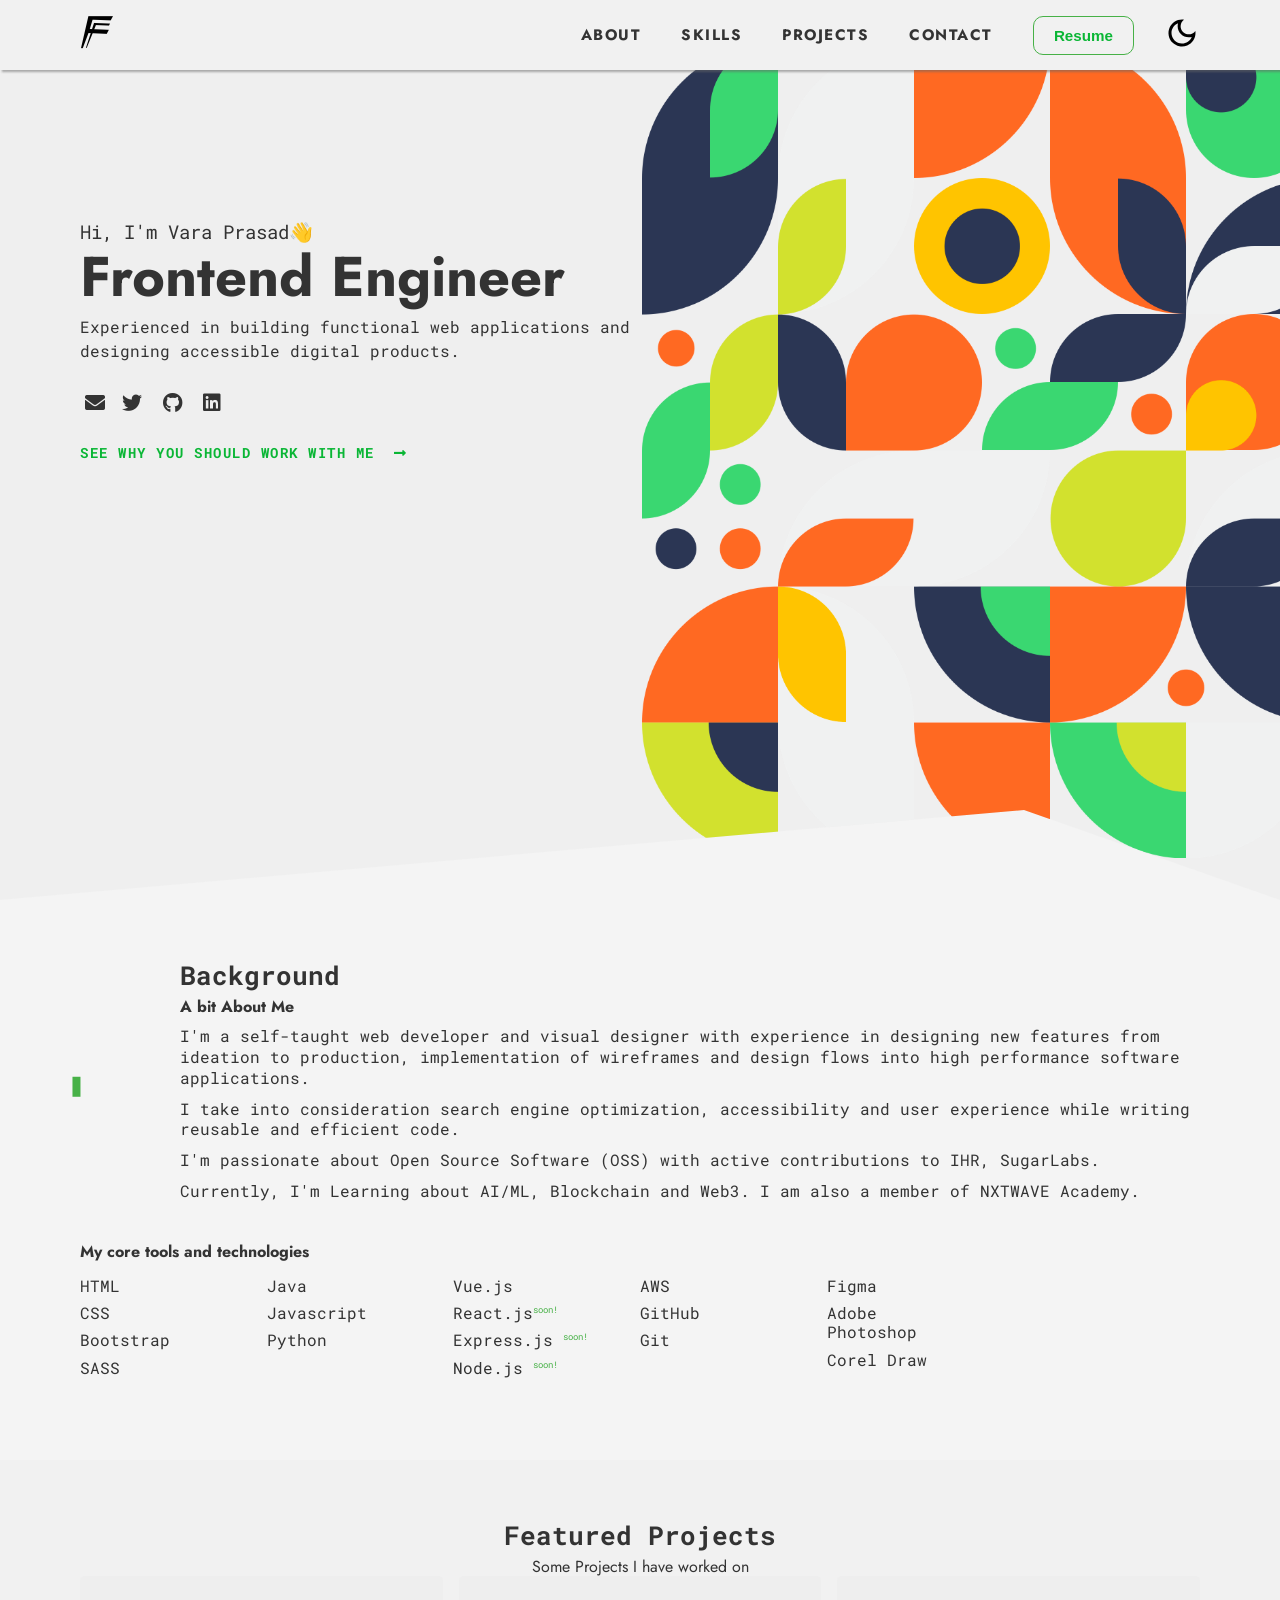
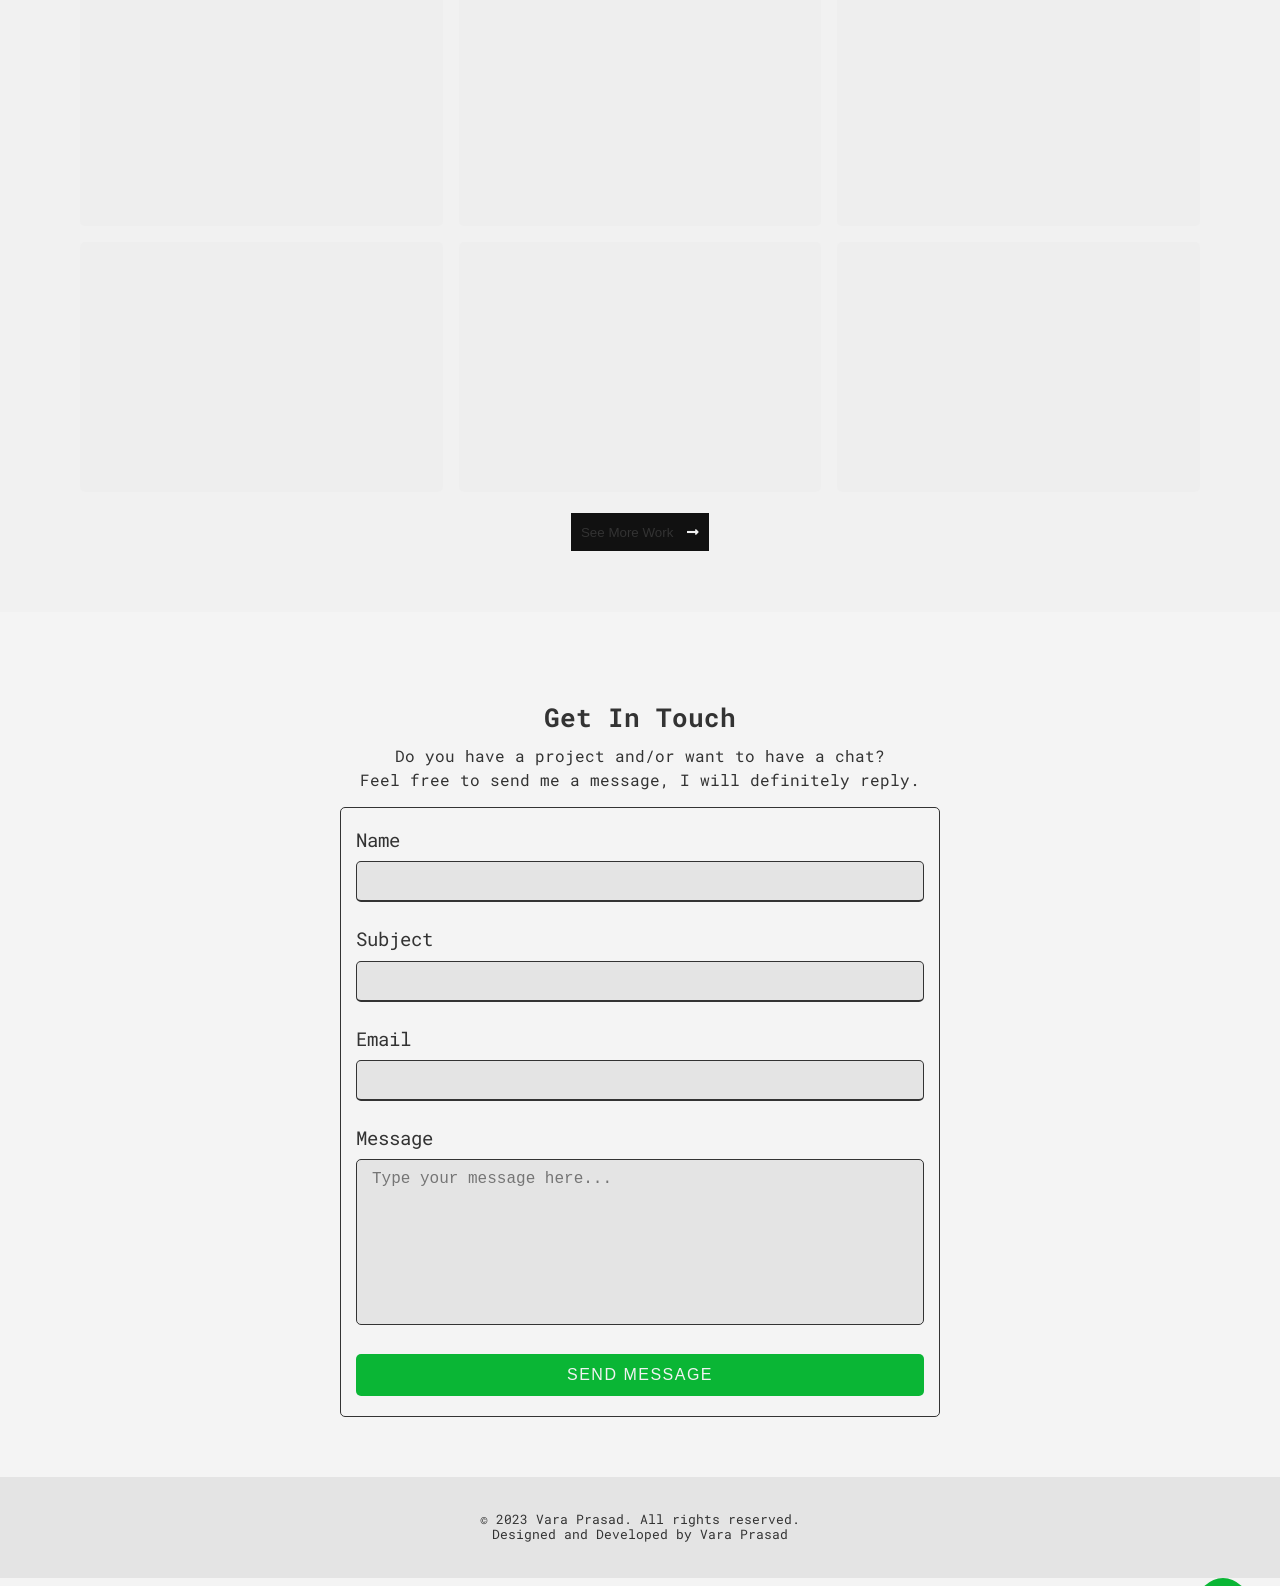
==== index.html @ 0c923ba0 "update+" ====
<!DOCTYPE html>
<html lang="en">
  <head>
    <meta charset="UTF-8" />
    <meta http-equiv="X-UA-Compatible" content="IE=edge" />
    <meta name="viewport" content="width=device-width, initial-scale=1.0" />

    <!-- Facebook Open Graph -->
    <meta property="og:type" content="website" />
    
    <meta property="og:title" content="vara prasad Personal Website" />
    <meta
      property="og:description"
      content="vara prasad is a self-taught Frontend/UI Engineer, Visual Designer and AI/>ML Enthusiast passionate about Open Source, Accessibility, Inclusive Design and Renewable Energy."
    />
    

    <!-- Twitter Meta Tags  -->
  

    <!-- Favicons -->
    <link rel="icon" sizes="16x16" href="./images/favicon/favicon-16x16.png" />
    <link rel="icon" sizes="32x32" href="./images/favicon/favicon-32x32.png" />
    <link rel="icon" sizes="48x48" href="./images/favicon/favicon-48x48.png" />
    <link
      rel="icon"
      sizes="152x152"
      href="./images/favicon/favicon-152x152.png"
    />
    <link
      rel="icon"
      sizes="192x192"
      href="./images/favicon/favicon-192x192.png"
    />
    <!-- Fonts -->
    <link
      rel="stylesheet"
      href="https://pro.fontawesome.com/releases/v5.10.0/css/all.css"
      integrity="sha384-AYmEC3Yw5cVb3ZcuHtOA93w35dYTsvhLPVnYs9eStHfGJvOvKxVfELGroGkvsg+p"
      crossorigin="anonymous"
    />

    <link rel="preconnect" href="https://fonts.googleapis.com" />
    <link rel="preconnect" href="https://fonts.gstatic.com" crossorigin />
    <link
      href="https://fonts.googleapis.com/css2?family=Jost:wght@400;500;600;700&family=Roboto+Mono:wght@400;500;700&display=swap"
      rel="stylesheet"
    />
    <!-- Styles -->
    <link rel="stylesheet" href="./css/global.css" />
    <link rel="stylesheet" href="./css/style.css" />
    <title>Vara Prasad portfolio</title>
    <!-- Add these to your HTML file's head or before closing body tag -->
    
  </head>
  <body>
    <!-- <div class="preloader">
   

    <!-- Header -->
    <header class="header">
      <nav class="nav">
        <div class="logo">
          <a href="#hero">
            <img
              class="dark-logo"
              src="./assets/images/logo.png"
              
            />
            <img
              class="light-logo hide"
              src="./assets/images/logo-light.png"
              
            />
          </a>
        </div>
        <ul class="nav-links">
          <li><a href="#about">ABOUT</a></li>
          <li><a href="#skills">SKILLS</a></li>
          <li><a href="#project">PROJECTS</a></li>
          <li><a href="#contact">CONTACT</a></li>
          <li>
            <button class="resume-btn">
              <a
                id="resume"
                target="_blank"
                rel="noopener noreferrer"
                href="https://drive.google.com/file/d/1gY-mxZYQ8ZARrRzCP_LergpSfaE41KWz/view?usp=sharing"
                >Resume</a
              >
            </button>
          </li>

          <!-- Dark Mode Switch -->
          <div class="theme-switch">
            <input type="checkbox" id="toggle-switch" />
            <label class="theme-icons" for="toggle-switch">
              <img
                class="darken"
                src="./assets/images/icons/moon.svg"
                alt="dark mode"
              />
              <img
                class="brighten hide"
                src="./assets/images/icons/sun.svg"
                alt="light mode"
              />
            </label>
          </div>
        </ul>
        <!-- Mobile Hamburger Menu -->
        <div class="hamburger-menu">
          <div class="bar"></div>
        </div>
      </nav>
    </header>

    <!-- Main -->
    <main>
      <!-- Hero Section -->
      <section class="hero">
        <div class="left">
          <span>Hi, I'm Vara Prasad👋</span>
          <h1>Frontend Engineer</h1>
          <p>
            Experienced in building functional web applications and designing
            accessible digital products.
          </p>
          <div class="footer-socials">
            
          <a href="mailto:varap2684@gmail.com"
              target="_blank"
              rel="nofollow noopener noreferrer"
            ><i class="fas fa-envelope"></i></a>
            <a href="https://x.com/Vara_prasad_06?t=HLX2sc3GTp3wwI5l19knDw&s=09" target="_blank" rel="noopener noreferrer" > <i class="fab fa-twitter"></i> </a>
            <a href="https://github.com/vara-prasad-07" target="_blank" rel="noopener noreferrer" > <i class="fab fa-github"></i> </a>
            <a href="https://www.linkedin.com/in/vara-prasad-836442292?utm_source=share&utm_campaign=share_via&utm_content=profile&utm_medium=android_app" target="_blank" rel="noopener noreferrer" > <i class="fab fa-linkedin"></i> </a>
            <!-- Other social links -->
          </div>
          <a href="#about"
            >See Why You should Work With Me
            <i class="fas fa-long-arrow-alt-right"></i>
          </a>
        </div>
        
      </section>
    </main>

    <!-- About Me -->
    <section class="about" id="about">
      <div class="about-container">
        <div class="hidden photo-wrapper">
          <img
            loading="lazy"
            class="photo"
            src="https://res.cloudinary.com/diryolcmm/image/upload/v1743945125/profileprotfolio_npw0ue.jpg"
            alt=""
          />
        </div>
        <div class="background">
          <h2 class="title">Background</h2>
          <h4 class="subtitle">A bit About Me</h4>
          <p>
            I'm a self-taught web developer and visual designer with experience
            in designing new features from ideation to production,
            implementation of wireframes and design flows into high performance
            software applications.
          </p>
          <p>
            I take into consideration search engine optimization, accessibility
            and user experience while writing reusable and efficient code.
          </p>
          <p>
            I'm passionate about Open Source Software (OSS) with active
            contributions to
            <a
              href="https://github.com/InternetHealthReport"
              target="_blank"
              rel="noopener noreferrer"
              >IHR</a
            >,
            <a
              href="https://github.com/sugarlabs"
              target="_blank"
              rel="noopener noreferrer"
              >SugarLabs.</a
            >
          </p>
          <p>
            Currently, I'm Learning about AI/ML, Blockchain and Web3. I am also
            a member of 
            <a
              href="https://www.linkedin.com/school/nxtwavetech/posts/?feedView=all"
              target="_blank"
              rel="noopener noreferrer"
              >NXTWAVE Academy.</a
            >
          </p>
        </div>
      </div>
      <div class="technologies" id="skills">
        <h4>My core tools and technologies</h4>
        <div class="tools">
          <ul>
            <li>HTML</li>
            <li>CSS</li>
            <li>Bootstrap</li>
            <li>SASS</li>
          </ul>
          <ul>
            <li>Java</li>
            <li>Javascript</li>
            <li>Python</li>
          </ul>
          <ul>
            <li>Vue.js</li>
            <li>React.js<sup>soon!</sup></li>
            <li>Express.js <sup>soon!</sup></li>
            <li>Node.js <sup>soon!</sup></li>
          </ul>
          <ul>
            <li>AWS</li>
            <li>GitHub</li>
            <li>Git</li>
          </ul>
          <ul>
            <li>Figma</li>
            <li>Adobe Photoshop</li>
            <li>Corel Draw</li>
          </ul>
        </div>
      </div>
    </section>

    <!-- Projects -->
    <section class="project" id="project">
      <div class="project-container">
        <div class="text">
          <h2 class="title" data-title="My works">Featured Projects</h2>
          <p>Some Projects I have worked on</p>
        </div>

        <div class="project-container">

          <div class="projects">
            <!-- Project 1 -->
            <div class="hidden project-box software">
              <div class="project-details">
                <div class="project-text">
                  <h3>AI_Personalized_Diabetes_treatment</h3>
                  <p>
                    A personalized diabetes treatment that analyzes patients Electronic Health report and recommend treatment
                  </p>
                  <span class="stack">HTML CSS JavaScript Python(flask, tensorflow)</span>
                </div>

                <div class="project-link">
                  <a
                    href="#"
                    target="_blank"
                    rel="noopener noreferrer"
                  >
                    <i class="fas fa-link"></i>
                  </a>
                  <a
                    href="https://github.com/vara-prasad-07/AI_Personalized_Diabetes_treatment"
                    target="_blank"
                    rel="noopener noreferrer"
                  >
                    <i class="fab fa-github"></i>
                  </a>
                </div>
              </div>
            </div>

            <!-- Project 2 -->
            <div class="hidden project-box software">
              <div class="project-details">
                <div class="project-text">
                  <h3>AI_plant_disease_detection</h3>
                  <p>A web application that detects plant disease intantly when user uplaod their plant photos</p>
                  <span class="stack">Vue.js,CSS,Python(flask, tensorflow)</span>
                </div>

                <div class="project-link">
                  <a
                    href="#"
                    target="_blank"
                    rel="noopener noreferrer"
                  >
                    <i class="fas fa-link"></i>
                  </a>
                  <a
                    href="https://github.com/vara-prasad-07/AI_plant_disease_detection"
                    target="_blank"
                    rel="noopener noreferrer"
                  >
                    <i class="fab fa-github"></i>
                  </a>
                </div>
              </div>
            </div>

            <!-- Project 3 -->
            <div class="hidden project-box blockchain">
              <div class="project-details">
                <div class="project-text">
                  <h3>ATM (Automated Teller Machine) interface</h3>
                  <p>
                    It simulates basic ATM functionalities such as balance inquiry, cash withdrawal, cash deposit The project is designed with a user-friendly graphical interface, providing a practical and interactive way.
                  </p>
                  <span class="stack"
                    >Python(GUI-Tkinter)</span
                  >
                </div>

                <div class="project-link">
                  <a
                    href="#"
                    target="_blank"
                    rel="noopener noreferrer"
                  >
                    <i class="fas fa-link"></i>
                  </a>
                  <a
                    href="https://github.com/vara-prasad-07/atm-interface-"
                    target="_blank"
                    rel="noopener noreferrer"
                  >
                    <i class="fab fa-github"></i>
                  </a>
                </div>
              </div>
            </div>

            <!-- Project 4 -->
            <div class="hidden project-box software">
              <div class="project-details">
                <div class="project-text">
                  <h3>Inventory Management System</h3>
                  <p>Inventory Management System designed to simplify and optimize the process of managing customer details and product inventories across multiple categories.</p>
                  <span class="stack">HTML CSS JavaScript</span>
                </div>

                <div class="project-link">
                  <a
                    href="https://frankiefab100.github.io/Scientific-Calculator/"
                    target="_blank"
                    rel="noopener noreferrer"
                  >
                    <i class="fas fa-link"></i>
                  </a>
                  <a
                    href="https://github.com/frankiefab100/Scientific-Calculator"
                    target="_blank"
                    rel="noopener noreferrer"
                  >
                    <i class="fab fa-github"></i>
                  </a>
                </div>
              </div>
            </div>

            <!-- Project 5 -->
            <div class="hidden project-box software">
              <div class="project-details">
                <div class="project-text">
                  <h3>Wikipedia search engine</h3>
                  <p>A wikipedia search engine that retrives relavent search results content.</p>
                  <span class="stack">HTML CSS JavaScript</span>
                </div>

                <div class="project-link">
                  <a
                    href="https://sevenwiki.ccbp.tech/>"
                    target="_blank"
                    rel="noopener noreferrer"
                  >
                    <i class="fas fa-link"></i>
                  </a>
                  <a
                    href="https://github.com/vara-prasad-07/wikipedia_search_engine"
                    target="_blank"
                    rel="noopener noreferrer"
                  >
                    <i class="fab fa-github"></i>
                  </a>
                </div>
              </div>
            </div>

            <!-- Project 6 -->
            <div class="hidden project-box design">
              <div class="project-details">
                <div class="project-text">
                  <h3>Department of posts Dashboard</h3>
                  <p>
                    Frontend design of a dashboard for the Department of Posts, India.
                  </p>
                  <span class="stack">HTML,CSS,Javascript</span>
                </div>

                <div class="project-link">
                  <a
                    href="https://vara-prasad-07.github.io/pos1/>"
                    target="_blank"
                    rel="noopener noreferrer"
                  >
                    <i class="fab fa-dribbble"></i>
                  </a>
                  <a
                    href="https://github.com/vara-prasad-07/post"
                    target="_blank"
                    rel="noopener noreferrer"
                  >
                    <i class="fab fa-github"></i>
                  </a>
                </div>
              </div>
            </div>

            <!-- Project 7 -->
           

            <!-- Project 8 -->
           

            <!-- Project 9 -->
            
          </div>
        </div>
      </div>
      <button class="project-btn">
        <a
          href="https://github.com/vara-prasad-07"
          target="_blank"
          rel="noopener noreferrer"
          ><span>See More Work </span>
        </a>
        <i class="fas fa-long-arrow-alt-right"></i>
      </button>
    </section>

    <!-- Blog -->
   

    <!-- Contact -->
    <section class="contact" id="contact">
      <div class="form-container">
        <div class="form-text">
          <h2 class="title">Get In Touch</h2>
          <p>
            Do you have a project and/or want to have a chat? <br />
            Feel free to send me a message, I will definitely reply.
          </p>
        </div>

        <form
          id="contact-form"
          name="contact"
          action="https://formspree.io/f/xwplydaw"
          method="POST"
        >
          <input name="bot-field" style="display: none" />
          <label for="name">Name</label>
          <input type="text" name="name" id="name" name="name" required />

          <label for="subject">Subject</label>
          <input type="text" name="subject" id="subject" name="subject" />

          <label for="email">Email</label>
          <input type="email" name="email" id="email" name="email" required />

          <label for="message">Message</label>
          <textarea
            name="message"
            id="message"
            placeholder="Type your message here..."
            rows="8"
            name="message"
          ></textarea>
          <button class="contact-btn">SEND MESSAGE</button>
        </form>
      </div>
    </section>

    <!-- Footer -->
    <footer>
      <div class="copyright">
        <p>&copy; 2023 Vara Prasad. All rights reserved.</p>
        <p>Designed and Developed by Vara Prasad</p>
    </footer>

    <div class="scrollup">
      <a href="#" id="scroll-btn"><i class="fas fa-angle-up"></i></a>
    </div>

    <script src="./js/mixitup.min.js"></script>
    <script src="./js/script.js"></script>
  </body>
</html>
---- css/global.css ----
/* -- Global -- */
*,
*::after,
*::before {
  box-sizing: border-box;
  margin: 0;
  padding: 0;
}

:root {
  /* -- Default/Light Mode -- */
  --bg-color-primary: #f1f1f1;
  --bg-color-secondary: rgba(235, 235, 235, 0.5);
  --text-primary: #111;
  --text-secondary: #333;
  --color-white: #f2f2f2;
  --cta-primary: #0ab635;
  --box-color: #e4e4e4;
  --highlight: #47b147;
  --box-shadow: 2px 2px 2px rgba(105, 105, 105, 0.3),
    2px 2px 2px rgba(105, 105, 105, 0.3);
}

/* -- Dark Mode -- */
[data-theme-color="dark"] {
  --bg-color-primary: #010116;
  --bg-color-secondary: #0a0a1f;
  --text-primary: #001;
  --color-white: #f6f6f6;
  --text-secondary: #f6f6f6;
  --cta-primary: #00d46a;
  --box-color: #0a0a1a;
  --highlight: #0c9;
  --box-shadow: 2px 2px 2px rgba(66, 66, 66, 0.3),
    2px 2px 2px rgba(66, 66, 66, 0.3);
}

/* Theme switch */
.theme-icons > img {
  cursor: pointer;
  margin-left: 10px;
}

.hide {
  display: none;
}

#toggle-switch {
  display: none;
}

html {
  scroll-behavior: smooth;
  scroll-padding-top: var(--scroll-padding, 50px);
}

a:not(.readmore) {
  color: var(--text-secondary);
  text-decoration: none;
}

sup {
  color: var(--highlight);
  font-size: 0.55rem;
}

.fa-long-arrow-alt-right,
.fa-chevron-right {
  padding-left: 10px;
}

.fa-long-arrow-alt-right:hover,
.fa-chevron-right:hover {
  padding-left: 12px;
}

.scrollup {
  background-color: var(--cta-primary);
  border-radius: 50%;
  cursor: pointer;
  color: var(--color-white);
  font-size: 1.8rem;
  position: fixed;
  display: flex;
  justify-content: center;
  align-items: center;
  right: 32px;
  width: 50px;
  height: 50px;
  transition: all 0.5s ease;
}

.scrollup:before {
  content: "";
  position: absolute;
  background-color: var(--highlight);
  border-radius: 50%;
  top: 50%;
  left: 50%;
  width: 50px;
  height: 50px;
  opacity: 0;
  z-index: 1;
  transform: translate(-50%, -50%) scale(0.6);
  animation: scale 1.2s ease-out infinite 1s;
}

@keyframes scale {
  0% {
    transform: translate(-50%, -50%) scale(1);
    opacity: 0.3;
  }

  100% {
    transform: translate(-50%, -50%) scale(1.5);
    opacity: 0;
  }
}

.scrollup:hover {
  background-color: var(--highlight);
}

.scrollup:hover i {
  transform: translateY(-5px);
}

.display {
  bottom: 25px;
}

.stop-scroll {
  height: 100%;
  overflow: hidden;
}

.hamburger-menu {
  display: none;
  cursor: pointer;
  font-size: 2rem;
  font-weight: bold;
  position: relative;
  width: 33.6px;
  height: 25px;
}

.hamburger-menu .bar {
  background-color: var(--text-secondary);
  border-radius: 3px;
  transition: 0.5s;
  width: 2.1rem;
  height: 3px;
  margin-top: 10px;
}

.bar:before,
.bar:after {
  content: "";
  position: absolute;
  width: 2.1rem;
  height: 3px;
  border-radius: 3px;
  background-color: var(--text-secondary);
  transition: 0.5s;
}

.bar:before {
  transform: translateY(-9px);
}

.bar:after {
  transform: translateY(9px);
}

/* -- Animate on scroll-- */


.show {
  opacity: 1;
  filter: blur(0);
  transform: translateX(0);
}

@media (prefers-reduced-motion) {
  .hidden {
    transition: none;
  }
}

.project-box:nth-child(2) {
  transition-delay: 350ms;
}
.project-box:nth-child(3) {
  transition-delay: 500ms;
}
.project-box:nth-child(4) {
  transition-delay: 650ms;
}
.project-box:nth-child(5) {
  transition-delay: 800ms;
}
.project-box:nth-child(6) {
  transition-delay: 950ms;
}
.project-box:nth-child(7) {
  transition-delay: 1100ms;
}
.project-box:nth-child(8) {
  transition-delay: 1250ms;
}
.project-box:nth-child(9) {
  transition-delay: 1400ms;
}

/* -- Media Queries-- */
@media (max-width: 908px) {
  nav {
    padding: 0 50px !important;
  }

  nav ul {
    margin-right: 0px !important;
  }

  .about {
    padding: 0 50px !important;
  }

  .about-container {
    flex-direction: column;
    margin-top: 0px;
  }

  main {
    height: auto !important;
  }

  .left {
    margin-bottom: 150px !important;
  }

  .hero {
    padding: 220px 50px 0px !important;
  }

  .hero::after {
    display: none;
  }

  .background {
    padding-left: 0px !important;
    margin-top: 50px !important;
  }

  .project-container {
    margin-bottom: 30px !important;
    padding: 0 25px !important;
  }

  .project-text {
    top: 12px !important;
  }

  .tools {
    display: grid;
    justify-content: center;
    grid-template-columns: repeat(3, 1fr) !important;
  }

  .article-wrapper {
    padding: 5px 45px 30px !important;
    grid-gap: 1rem !important;
  }

  .article-title {
    font-size: 0.85rem;
  }

  .article-intro {
    font-size: 0.75rem !important;
  }
}

@media (max-width: 700px) {
  nav {
    position: relative;
    display: flex;
    justify-content: space-between;
  }

  .nav-links {
    padding: 0 0 40px;
  }

  nav .nav-links {
    background-color: var(--bg-color-primary);
    display: flex;
    flex-direction: column;
    justify-content: center !important;
    align-items: center;
    position: fixed;
    right: -100vw;
    top: 70.2px;
    height: 100vh;
    width: 100vw;
    transition: all 0.5s ease-in-out;
  }

  .nav-links li {
    padding: 20px 0px;
  }

  .nav-links.active {
    right: 0px;
    opacity: 0.95;
  }

  .hamburger-menu.active .bar {
    background-color: transparent;
    transform: rotate(360deg);
  }

  .hamburger-menu.active .bar:before {
    transform: translateY(0) rotate(45deg);
  }

  .hamburger-menu.active .bar:after {
    transform: translateY(0) rotate(-45deg);
  }

  .hamburger-menu {
    display: block;
  }

  .theme-icons {
    margin-left: -10px;
  }

  main {
    height: auto !important;
  }

  .hero {
    padding: 140px 40px 70px !important;
  }

  .hero::after {
    display: none;
  }

  .left {
    margin-bottom: 50px !important;
    margin-top: 80px !important;
  }

  .left h1 {
    font-size: 3rem !important;
  }

  .left p {
    width: 100% !important;
  }

  .about {
    padding: 0 80px;
  }

  .about-container {
    flex-direction: column;
    margin-top: 0px;
  }

  .photo {
    width: 240px !important;
  }

  .background {
    padding-left: 0px !important;
    padding-top: 20px !important;
  }

  .tools {
    display: grid !important;
    grid-template-columns: repeat(3, 1fr);
    grid-gap: 2px;
  }

  .tools ul li {
    padding: 0px !important;
    margin-top: 5px !important;
    font-size: 0.9rem;
  }

  .filter-btn {
    padding: 5px 8px !important;
    margin: 0 5px !important;
  }

  .projects {
    display: grid;
    grid-template-columns: repeat(2, 1fr) !important;
  }

  .project-text {
    top: 15px !important;
  }

  .article-wrapper {
    display: flex !important;
    flex-direction: column !important;
    padding: 5px 30px 30px !important;
    font-size: 0.8rem !important;
  }

  .article {
    margin: 0 auto !important;
    max-width: 480px !important;
  }
}

@media (max-width: 600px) and (min-width: 350px) {
  nav {
    padding: 0 30px !important;
  }

  .hero {
    padding: 140px 30px 80px !important;
  }

  .left {
    margin-top: 60px !important;
  }

  .left span {
    font-size: 1rem !important;
  }

  .left h1 {
    font-size: 2.8rem !important;
  }

  .left p {
    width: 100% !important;
  }

  .left a {
    font-size: 0.7rem !important;
  }

  .about {
    padding: 0 30px !important;
    width: 100% !important;
  }

  .about p {
    font-size: 0.8rem;
    width: 100% !important;
  }

  .photo {
    width: 200px !important;
  }

  .tools {
    padding-bottom: 25px !important;
  }

  .tools li {
    font-size: 0.8rem !important;
  }

  .project {
    padding: 30px 0 !important;
  }

  .project-box {
    max-height: 240px !important;
  }

  .project-content {
    margin-top: 0 !important;
  }

  .project-text {
    top: 0 !important;
  }

  .project-text h3 {
    font-size: 0.85rem !important;
  }

  .project-text p {
    font-size: 0.62rem !important;
  }

  .project-link img {
    width: 25px !important;
  }

  .article {
    margin: 0 auto !important;
    width: 100% !important;
  }

  .article-title {
    font-size: 1rem;
  }

  .article-wrapper {
    padding: 5px 30px 30px !important;
    display: flex !important;
    flex-direction: column !important;
  }

  .contact {
    margin: 40px 30px !important;
  }

  #contact-form {
    margin: 0 auto 30px !important;
  }

  label {
    font-size: 1rem !important;
  }

  input,
  textarea {
    padding: 8px 10px !important;
    margin: 10px 0 15px !important;
  }

  .form-text p {
    font-size: 0.8rem !important;
  }

  .copyright {
    font-size: 0.65rem !important;
  }
}

@media (max-width: 455px) {
  .projects {
    grid-template-columns: repeat(1, 1fr) !important;
  }

  .project-text h3 {
    font-size: 1.1em !important;
  }

  .project-text p {
    font-size: 1em !important;
  }

  .project-text .stack {
    font-size: 0.85em !important;
  }

  #contact-form {
    border: none !important;
    padding: 20px 0px !important;
  }
}

@media (max-width: 349px) {
  nav {
    padding: 0 25px !important;
  }

  .hero {
    padding: 70px 25px 50px !important;
  }

  .left span {
    font-size: 0.8rem !important;
  }

  .left h1 {
    font-size: 2rem !important;
  }

  .left p {
    font-size: 0.75rem !important;
  }

  .left a {
    font-size: 0.6rem !important;
  }

  .photo {
    width: 200px !important;
  }

  .about {
    padding: 0 25px !important;
  }

  .about p,
  .tools ul li,
  .form-text p,
  footer a {
    font-size: 0.75rem !important;
  }

  .filter-btn {
    padding: 5px 6px !important;
    margin: 0 2px !important;
  }

  .project-container {
    padding: 0 25px !important;
  }

  .project {
    padding: 30px 0 !important;
  }

  .article-wrapper {
    padding: 10px 25px 30px !important;
    font-size: 0.75rem !important;
    flex-direction: column !important;
  }

  .article-preview {
    margin-top: 0 !important;
    padding: 12px !important;
  }

  .article-title {
    font-size: 1rem !important;
  }

  .contact {
    margin: 30px 25px !important;
  }

  label {
    font-size: 0.85rem !important;
  }

  input {
    border-bottom: none;
  }

  input,
  textarea {
    margin: 8px 0 10px !important;
  }

  .contact-btn {
    font-size: 0.85rem !important;
  }

  .footer-socials {
    margin: 15px 0 !important;
  }

  .footer-socials .fab {
    font-size: 10px !important;
  }

  .copyright {
    font-size: 0.5rem !important;
  }

  .scroll-btn {
    font-size: 1.4rem;
    width: 40px;
    height: 40px;
  }
}
---- css/style.css ----
body {
  background-color: var(--bg-color-secondary);
  color: var(--text-primary);
  font-family: "Jost", sans-serif;
  font-size: 1rem;
  line-height: 1.2;
  width: 100%;
  height: 100%;
  overflow-x: hidden;
}

/* -- Header -- */
header {
  position: fixed;
  display: flex;
  align-items: center;
  width: 100%;
  z-index: 99;
}

nav {
  background-color: var(--bg-color-primary);
  box-shadow: var(--box-shadow);
  font-family: "Jost", sans-serif;
  display: flex;
  align-items: center;
  position: relative;
  padding: 0 80px;
  width: 100%;
  height: 70px;
}

nav ul {
  display: flex;
  align-items: center;
  justify-content: flex-end;
  width: 100%;
  right: -680px;
}

nav ul li {
  list-style: none;
  font-size: 1rem;
  letter-spacing: 1.5px;
  margin: 0 20px;
}

nav a {
  border: none;
  color: var(--text-secondary);
  font-size: 0.95rem;
  font-weight: bold;
  text-decoration: none;
  transition: all 0.3s ease-in;
}

nav a:hover {
  color: var(--cta-primary);
}

.resume-btn,
.back-btn {
  background-color: var(--bg-color-primary);
  border: 1px solid var(--highlight);
  border-radius: 10px;
  color: var(--cta-primary);
  cursor: pointer;
  outline: none;
  font-weight: bold;
  padding: 10px 20px;
  transition: all 0.3s ease-in;
}

.resume-btn:hover,
.back-btn:hover {
  border: none;
  background-color: var(--cta-primary);
  color: var(--color-white);
}

#resume {
  color: inherit;
}

/* -- Main -- */
main {
  background-color: var(--bg-color-secondary);
  clip-path: polygon(0 0, 100% 0, 100% 100%, 80% 90%, 0 100%);
  background-size: 55px 55px;
  height: 100vh;
  overflow-x: hidden;
}

.hero {
  display: flex;
  align-items: center;
  padding: 220px 80px 0px; 
}

.hero::after{
   content: "";
  position: absolute;
  top: 0;
  right: -450px;
  bottom: -60px;
  background-image: url(../assets/images/pattern.png);
  background-position: right;
  background-repeat: no-repeat;
  background-size: contain;
  width: 85%;
  height: 100%;
}


.left {
  color: var(--text-secondary);
}

.left span {
  color: var(--text-secondary);
  font-family: "Roboto Mono", monospace;
  font-size: 1.2rem;
  margin-bottom: 5px;
}

.left h1 {
  font-size: 3.5rem;
  font-weight: bold;
  margin-bottom: 5px;
}

.left p {
  font-family: "Roboto Mono", monospace;
  margin-bottom: 14px;
  line-height: 1.5;
  width: 60%;
}

.left a {
  color: var(--cta-primary);
  font-family: "Roboto Mono", monospace;
  font-size: 0.85rem;
  font-weight: bold;
  letter-spacing: 1.5px;
  text-transform: uppercase;
  transition: all 0.3s ease-in-out;
}

.left a:hover {
  color: var(--highlight);
}

.left a:hover i {
  padding-left: 5px;
}

/* -- About Me -- */
.about {
  padding: 60px 80px;
}

.about-container {
  display: flex;
  justify-content: space-between;
  align-items: center;
  width: 100%;
}

.photo {
  width: 260px;
}

.photo-wrapper {
  position: relative;
}

.photo-wrapper::after {
  position: absolute;
  border: 4px solid var(--highlight);
  content: "";
  transform: translate(-94%, 4%);
  width: 100%;
  height: 100%;
  z-index: -1;
}

.background {
  padding-left: 100px;
}

.background h2,
.background h4 {
  color: var(--text-secondary);
}

.background p {
  position: relative;
  animation: slide-up 3s ease-in 1s forwards;
}

@keyframes slide-up {
  from {
    bottom: -80px;
  }
  to {
    bottom: 0px;
  }
}

.title {
  font-family: "Roboto Mono", monospace;
  font-size: 1.6rem;
  margin-bottom: 0.4rem;
}

.subtitle {
  color: var(--text-secondary);
}

.about p {
  color: var(--text-secondary);
  font-family: "Roboto Mono", monospace;
  line-height: 1.3;
  margin: 10px 0;
}

.technologies {
  position: relative;
  color: var(--text-secondary);
  display: flex;
  flex-direction: column;
  padding: 30px 0 0px;
  animation: slide-right 3s ease-in 1s forwards;
}

@keyframes slide-right {
  from {
    left: -800px;
  }
  to {
    left: 0px;
  }
}

.tools {
  font-family: "Roboto Mono", monospace;
  display: grid;
  justify-content: center;
  grid-template-columns: repeat(6, 1fr);
}

.tools ul {
  list-style: none;
  padding-top: 10px;
}

.tools ul li {
  padding: 3px 40px 3px 0;
  margin-top: 2px;
}

/* -- Projects -- */
.project {
  background-color: var(--bg-color-primary);
  color: var(--text-secondary);
  position: relative;
  padding: 60px 0;
  text-align: center;
  margin-top: 20px;
  width: 100%;
}

.filter {
  display: flex;
  align-items: center;
  justify-content: center;
  width: 100%;
  margin: 20px 0;
}

.filter-btn {
  background: transparent;
  border: none;
  outline: none;
  cursor: pointer;
  color: var(--text-secondary);
  margin: 0 8px;
  padding: 10px 14px;
  text-transform: uppercase;
  transition: all 0.3s ease-in;
}

.filter-btn.active {
  background-color: var(--cta-primary);
  color: var(--color-white);
  font-weight: bold;
}

.filter-btn:hover {
  border: 1.5px solid var(--highlight);
}

.project-container {
  margin-bottom: 20px;
  padding: 0 40px;
}

.projects {
  display: grid;
  justify-content: center;
  grid-template-columns: repeat(3, 1fr);
  grid-gap: 1rem;
}

.project-box:hover {
  box-shadow: inset 0 100px 1000px 60px var(--text-primary);
  border: 1.5px solid var(--highlight);
}

.project-details {
  display: flex;
  justify-content: space-between;
  opacity: 0;
  position: relative;
  transition: all 0.4s ease-in-out;
}

.project-box:hover .project-details {
  opacity: 1;
}

.project-text {
  display: flex;
  flex-direction: column;
  position: relative;
  top: 30px;
  text-align: left;
}

.project-text h3 {
  font-size: 1rem;
}

.project-text p {
  font-family: "Roboto Mono", monospace;
  font-size: 0.65rem;
  margin: 10px 0;
  line-height: 1.4;
}

.project-text .stack {
  color: var(--highlight);
  font-size: 0.6rem;
  font-weight: bold;
  text-transform: uppercase;
}

.project-link a {
  display: flex;
  padding: 5px;
  color: var(--color-white);
}

.project-link a .fab,
.project-link .fas {
  font-size: 20px;
  transition: all 0.3s ease-in-out;
}

.project-link a i:hover {
  color: var(--highlight);
}

.project-box {
  background: var(--bg-color-secondary);
  border-radius: 5px;
  color: var(--color-white);
  cursor: pointer;
  padding: 1rem;
  background-position: center;
  background-size: cover;
  background-repeat: no-repeat;
  transition: all 0.3s ease-in-out;
  min-height: 250px;
}

.project-box:nth-child(1) {
  background-image: url(https://res.cloudinary.com/diryolcmm/image/upload/v1743947384/Screenshot_2025-04-06_191948_adsqrl.png);
}

.project-box:nth-child(2) {
  background-image: url(https://res.cloudinary.com/diryolcmm/image/upload/v1743947909/Screenshot_2025-04-06_192831_grzkrs.png);
}

.project-box:nth-child(3) {
  background-image: url(https://res.cloudinary.com/diryolcmm/image/upload/v1743948498/atminterface_b47g6u.jpg);
}

.project-box:nth-child(4) {
  background-image: url(https://res.cloudinary.com/diryolcmm/image/upload/v1743948749/Screenshot_2025-04-06_194243_vc0sgv.png);
}

.project-box:nth-child(5) {
  background-image: url(https://res.cloudinary.com/diryolcmm/image/upload/v1743949551/Screenshot_2025-04-06_195559_euxtxg.png);
}

.project-box:nth-child(6) {
  background-image: url(https://res.cloudinary.com/diryolcmm/image/upload/v1743949776/Screenshot_2025-04-06_195947_vlgtsd.png);
}

.project-box:nth-child(7) {
  background-image: url(../assets/images/projects/project-currency-converter.JPG);
}

.project-box:nth-child(8) {
  background-image: url(../assets/images/projects/project-Temperature-Converter.png);
}

.project-box:nth-child(9) {
  background-image: url(../assets/images/projects/project-SOON.jpg);
}

/* -- Blog -- */
.blog {
  background: linear-gradient(rgba(0, 0, 0, 0.7), rgba(0, 0, 0, 0.7)),
    url(../assets/images/bg-image.png);
  padding: 35px 0 35px;
  overflow-x: hidden;
}

.blog-container {
  text-align: center;
}

.blog .text,
.blog .subtitle {
  color: var(--color-white);
  text-align: center;
  margin: 15px 0;
}

.blog .subtitle {
  padding: 0 30px;
}

.article-wrapper {
  display: flex;
  flex-direction: row;
  justify-content: center;
  grid-gap: 20px;
  padding: 5px 80px 40px;
  text-align: left;
}

.thumbnail {
  display: block;
  position: relative;
  object-fit: cover;
  min-height: 80px;
  height: 250px;
  width: 100%;
}

.article {
  box-shadow: -1px 1px 3px -1px rgba(0, 0, 0, 0.75);
  background-color: var(--color-white);
  max-width: 380px;
  width: 100%;
  margin: 6px;
  overflow: hidden;
}

.article-preview {
  margin-top: 10px;
  padding: 15px;
}

.article-title {
  color: var(--text-primary);
  font-family: "Roboto Mono", monospace;
  font-size: 1.1rem;
  margin-bottom: 10px;
}

.article-intro {
  color: var(--text-primary);
  margin-bottom: 15px;
}

.readmore {
  color: var(--box-shadow);
  font-size: 0.8rem;
  text-decoration: none !important;
}

.blog-btn,
.project-btn {
  background-color: var(--text-primary);
  border: 1.5px solid var(--color-white);
  color: var(--bg-color-primary);
  cursor: pointer;
  outline: none;
  text-align: center;
  height: 40px;
  width: 140px;
  position: relative;
  overflow: hidden;
  transition: all 0.5s ease-in-out;
}

/* --Button hover effect-- */
.blog-btn span,
.project-btn span {
  transition: all 0.5s ease;
}

.blog-btn:hover span,
.project-btn:hover span {
  color: var(--text-primary);
}

.blog-btn::after,
.project-btn::after {
  position: absolute;
  content: "";
  left: -10%;
  width: 0;
  top: 0%;
  left: 0%;
  width: 100%;
  height: 100%;
  z-index: 1;
  transition: all 0.6s cubic-bezier(0.75, 0.85, 0.165, 1.1);
}

.blog-btn:hover,
.project-btn:hover {
  border: 2px solid var(--text-primary);
  background-color: var(--color-white);
}

.blog-btn:hover::after,
.project-btn:hover::after {
  background-color: var(--color-white);
  border: 2px solid var(--text-primary);
  left: 100%;
}

/* -- Contact -- */
.contact {
  align-items: center;
  margin: 60px 80px;
}

.form-text {
  color: var(--text-secondary);
  text-align: center;
  padding-top: 30px;
}

.form-text p {
  font-family: "Roboto Mono", monospace;
  line-height: 1.5;
  padding: 5px 0 15px;
}

#contact-form {
  border: 0.5px solid var(--text-secondary);
  border-radius: 5px;
  padding: 20px 15px;
  margin: 0 auto 50px;
  max-width: 600px;
}

label {
  color: var(--text-secondary);
  font-size: 1.2rem;
  font-family: "Roboto Mono", monospace;
}

input,
textarea {
  border: none;
  outline: none;
  border: 0.5px solid var(--text-secondary);
  border-radius: 5px;
  background-color: var(--box-color);
  color: var(--text-secondary);
  font-size: 1rem;
  padding: 10px 15px;
  margin: 10px 0 25px;
  width: 100%;
  transition: all 0.3s ease-in-out;
}

input {
  border-bottom: 2px solid var(--text-secondary);
}

textarea {
  resize: none;
  min-height: 100px;
}

input:focus,
textarea:focus {
  border: 2px solid var(--highlight);
}

.contact-btn {
  background-color: var(--cta-primary);
  border: none;
  border-radius: 5px;
  color: var(--color-white);
  cursor: pointer;
  font-size: 1rem;
  letter-spacing: 1.5px;
  padding: 12px 0;
  width: 100%;
}

.contact-btn:hover {
  background-color: var(--highlight);
}

/* -- Footer -- */
footer {
  background-color: var(--box-color);
  color: var(--text-secondary);
  font-family: "Roboto Mono", monospace;
  padding: 35px 0;
  text-align: center;
}

.footer-socials {
  margin: 25px 0;
}

.footer-socials i {
  padding: 5px;
  color: var(--text-secondary);
}

.footer-socials i {
  font-size: 20px;
  transition: all 0.3s ease-in-out;
}

.footer-socials i:hover {
  border: 1.5px solid var(--highlight);
  border-radius: 5px;
  padding: 3px;
}

.copyright {
  font-size: 0.8rem;
}
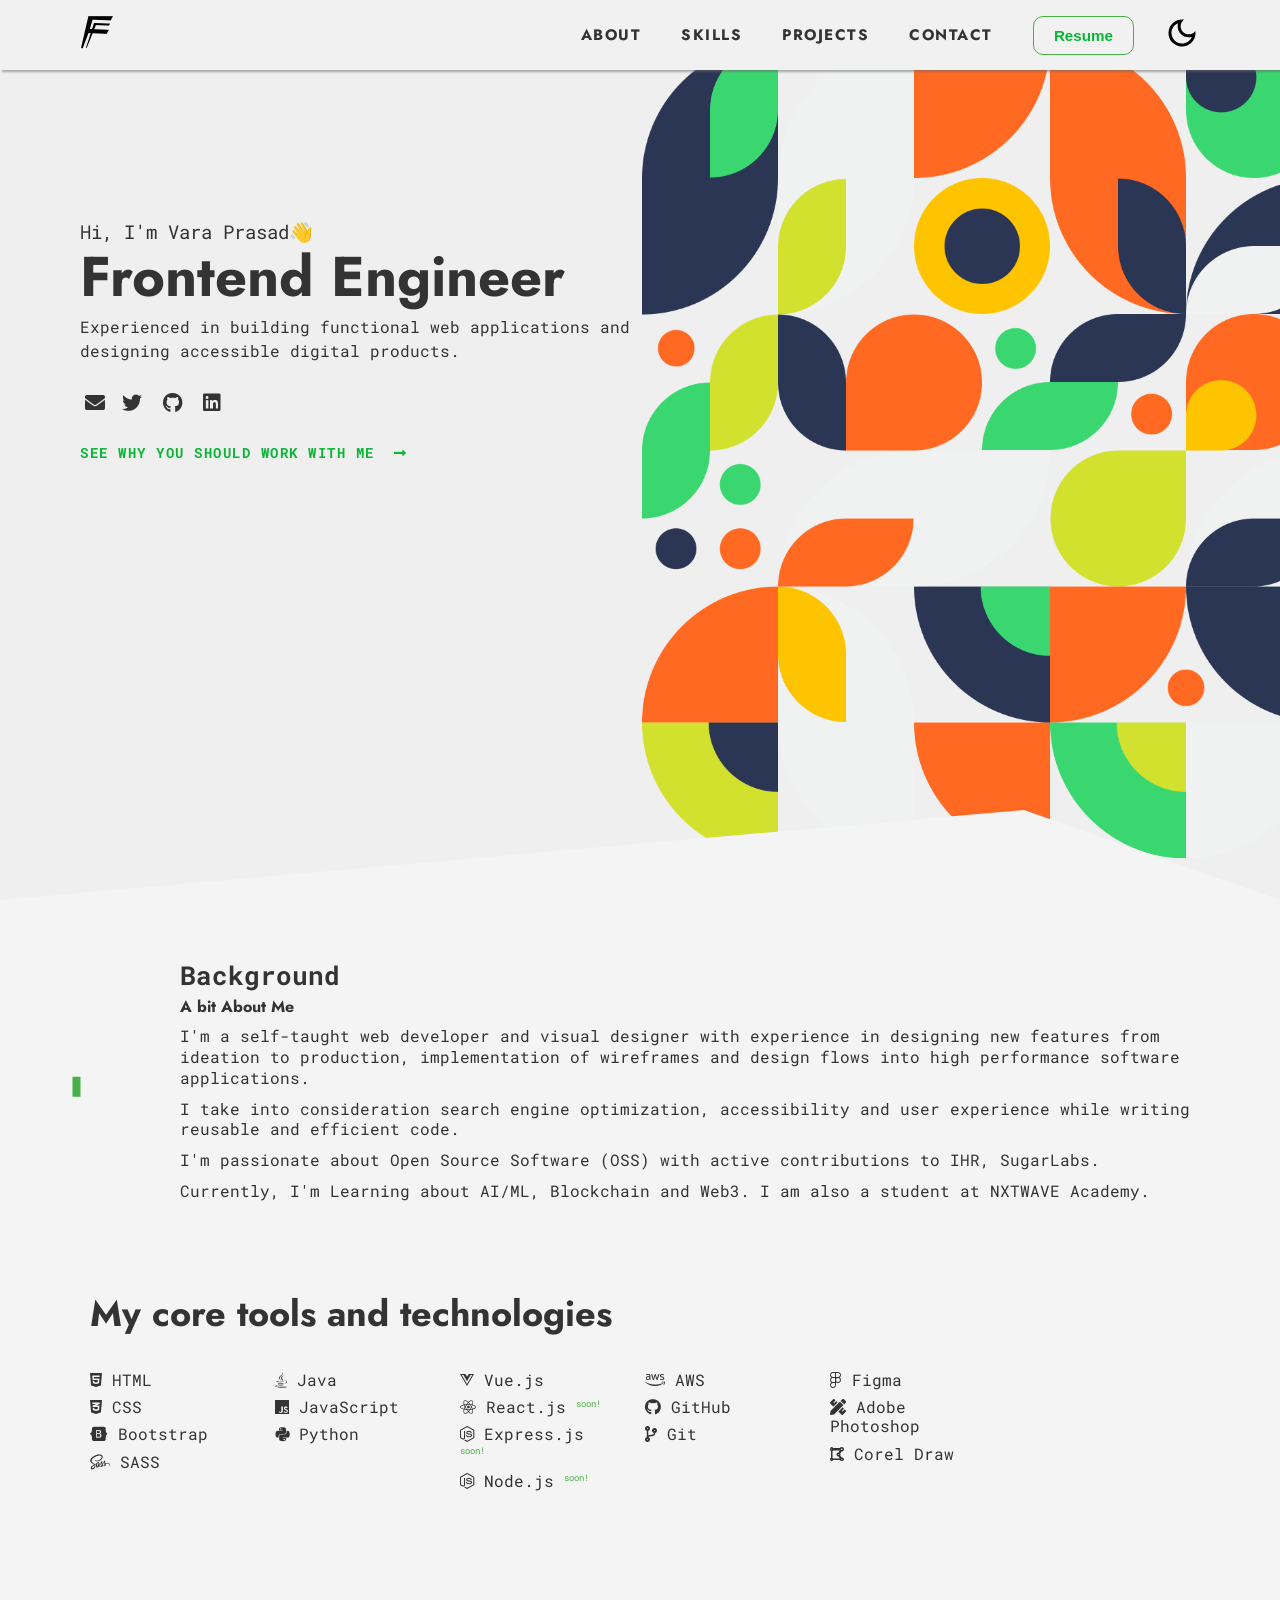
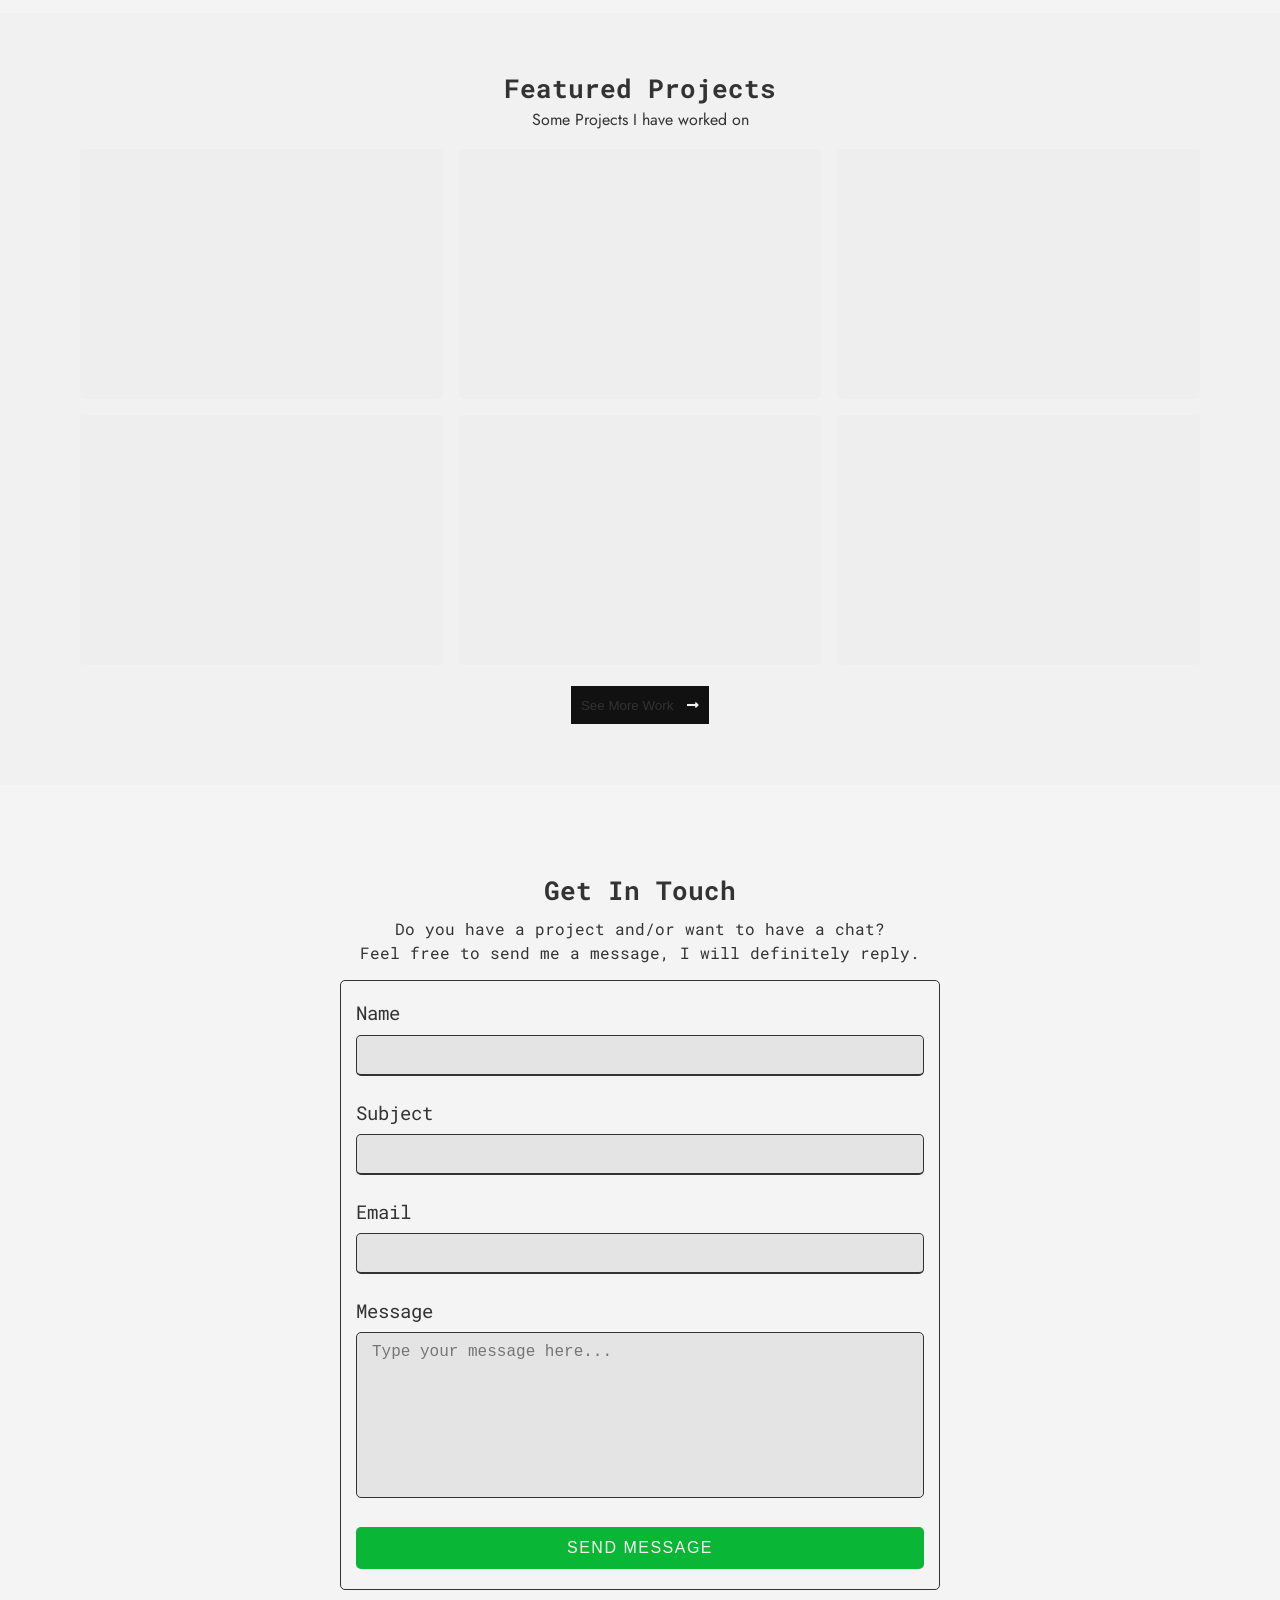
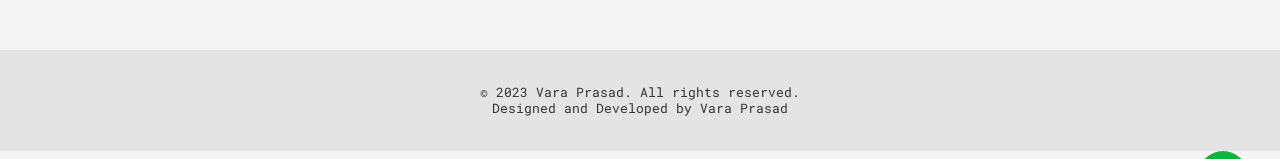
==== commit 11262d50: "update" ====
--- a/index.html
+++ b/index.html
@@ -188,7 +188,7 @@
           </p>
           <p>
             Currently, I'm Learning about AI/ML, Blockchain and Web3. I am also
-            a member of 
+            a student at 
             <a
               href="https://www.linkedin.com/school/nxtwavetech/posts/?feedView=all"
               target="_blank"
@@ -198,44 +198,46 @@
           </p>
         </div>
       </div>
-      <div class="technologies" id="skills">
+        <div class="technologies" id="skills">
         <h4>My core tools and technologies</h4>
+        <div class="toolslayout">
         <div class="tools">
           <ul>
-            <li>HTML</li>
-            <li>CSS</li>
-            <li>Bootstrap</li>
-            <li>SASS</li>
+            <li><i class="fab fa-html5"></i> HTML</li>
+            <li><i class="fab fa-css3-alt"></i> CSS</li>
+            <li><i class="fab fa-bootstrap"></i> Bootstrap</li>
+            <li><i class="fab fa-sass"></i> SASS</li>
           </ul>
           <ul>
-            <li>Java</li>
-            <li>Javascript</li>
-            <li>Python</li>
+            <li><i class="fab fa-java"></i> Java</li>
+            <li><i class="fab fa-js"></i> JavaScript</li>
+            <li><i class="fab fa-python"></i> Python</li>
           </ul>
           <ul>
-            <li>Vue.js</li>
-            <li>React.js<sup>soon!</sup></li>
-            <li>Express.js <sup>soon!</sup></li>
-            <li>Node.js <sup>soon!</sup></li>
+            <li><i class="fab fa-vuejs"></i> Vue.js</li>
+            <li><i class="fab fa-react"></i> React.js <sup>soon!</sup></li>
+            <li><i class="fab fa-node-js"></i> Express.js <sup>soon!</sup></li>
+            <li><i class="fab fa-node-js"></i> Node.js <sup>soon!</sup></li>
           </ul>
           <ul>
-            <li>AWS</li>
-            <li>GitHub</li>
-            <li>Git</li>
+            <li><i class="fab fa-aws"></i> AWS</li>
+            <li><i class="fab fa-github"></i> GitHub</li>
+            <li><i class="fas fa-code-branch"></i> Git</li>
           </ul>
           <ul>
-            <li>Figma</li>
-            <li>Adobe Photoshop</li>
-            <li>Corel Draw</li>
+            <li><i class="fab fa-figma"></i> Figma</li>
+            <li><i class="fas fa-pencil-ruler"></i> Adobe Photoshop</li>
+            <li><i class="fas fa-draw-polygon"></i> Corel Draw</li>
           </ul>
         </div>
+      </div>
       </div>
     </section>
 
     <!-- Projects -->
     <section class="project" id="project">
       <div class="project-container">
-        <div class="text">
+        <div class="text" style="margin: 0px 0px 20px 0px;">
           <h2 class="title" data-title="My works">Featured Projects</h2>
           <p>Some Projects I have worked on</p>
         </div>
--- a/css/global.css
+++ b/css/global.css
@@ -404,6 +404,9 @@
   .project-text {
     top: 15px !important;
   }
+  .project-box{
+    padding: 14px;
+  }
 
   .article-wrapper {
     display: flex !important;
--- a/css/style.css
+++ b/css/style.css
@@ -17,7 +17,18 @@
   width: 100%;
   z-index: 99;
 }
-
+.logo{
+  animation: rotateY 3s linear infinite;
+}
+@keyframes rotateY {
+  from {
+    transform: rotateY(0deg);
+  }
+  to {
+    transform: rotateY(360deg);
+    
+  }
+}
 nav {
   background-color: var(--bg-color-primary);
   box-shadow: var(--box-shadow);
@@ -231,8 +242,30 @@
   flex-direction: column;
   padding: 30px 0 0px;
   animation: slide-right 3s ease-in 1s forwards;
-}
-
+  margin: 50px 0px 20px 10px ;
+}
+.technologies h4{
+  font-size: 36px;
+}
+.toolslayout{
+  display: flex;
+  flex-direction: row;
+  justify-content: center;
+  align-items: center;
+  margin: 20px 0px 20px 0px;
+}
+@media screen and (max-width: 768px){
+  .toolslayout{
+    display: flex;
+    flex-direction: row;
+    justify-content: center;
+    align-items: center;
+    
+  }
+  .technologies h4{
+    font-size: 28px;
+  }
+}
 @keyframes slide-right {
   from {
     left: -800px;
@@ -382,30 +415,50 @@
   background-repeat: no-repeat;
   transition: all 0.3s ease-in-out;
   min-height: 250px;
+  object-fit: contain;
+  width: 100%;
 }
 
 .project-box:nth-child(1) {
   background-image: url(https://res.cloudinary.com/diryolcmm/image/upload/v1743947384/Screenshot_2025-04-06_191948_adsqrl.png);
+  background-size: cover;
+  background-repeat: no-repeat;
+   object-fit: contain;
 }
 
 .project-box:nth-child(2) {
   background-image: url(https://res.cloudinary.com/diryolcmm/image/upload/v1743947909/Screenshot_2025-04-06_192831_grzkrs.png);
+  background-size: cover;
+  background-repeat: no-repeat;
+  object-fit: contain;
 }
 
 .project-box:nth-child(3) {
   background-image: url(https://res.cloudinary.com/diryolcmm/image/upload/v1743948498/atminterface_b47g6u.jpg);
+  background-size: cover;
+  background-repeat: no-repeat;
+   object-fit: contain;
 }
 
 .project-box:nth-child(4) {
   background-image: url(https://res.cloudinary.com/diryolcmm/image/upload/v1743948749/Screenshot_2025-04-06_194243_vc0sgv.png);
+  background-size: cover;
+  background-repeat: no-repeat;
+   object-fit: contain;
 }
 
 .project-box:nth-child(5) {
   background-image: url(https://res.cloudinary.com/diryolcmm/image/upload/v1743949551/Screenshot_2025-04-06_195559_euxtxg.png);
+  background-size: cover;
+  background-repeat: no-repeat;
+   object-fit: contain;
 }
 
 .project-box:nth-child(6) {
   background-image: url(https://res.cloudinary.com/diryolcmm/image/upload/v1743949776/Screenshot_2025-04-06_195947_vlgtsd.png);
+  background-size: cover;
+  background-repeat: no-repeat;
+   object-fit: contain;
 }
 
 .project-box:nth-child(7) {
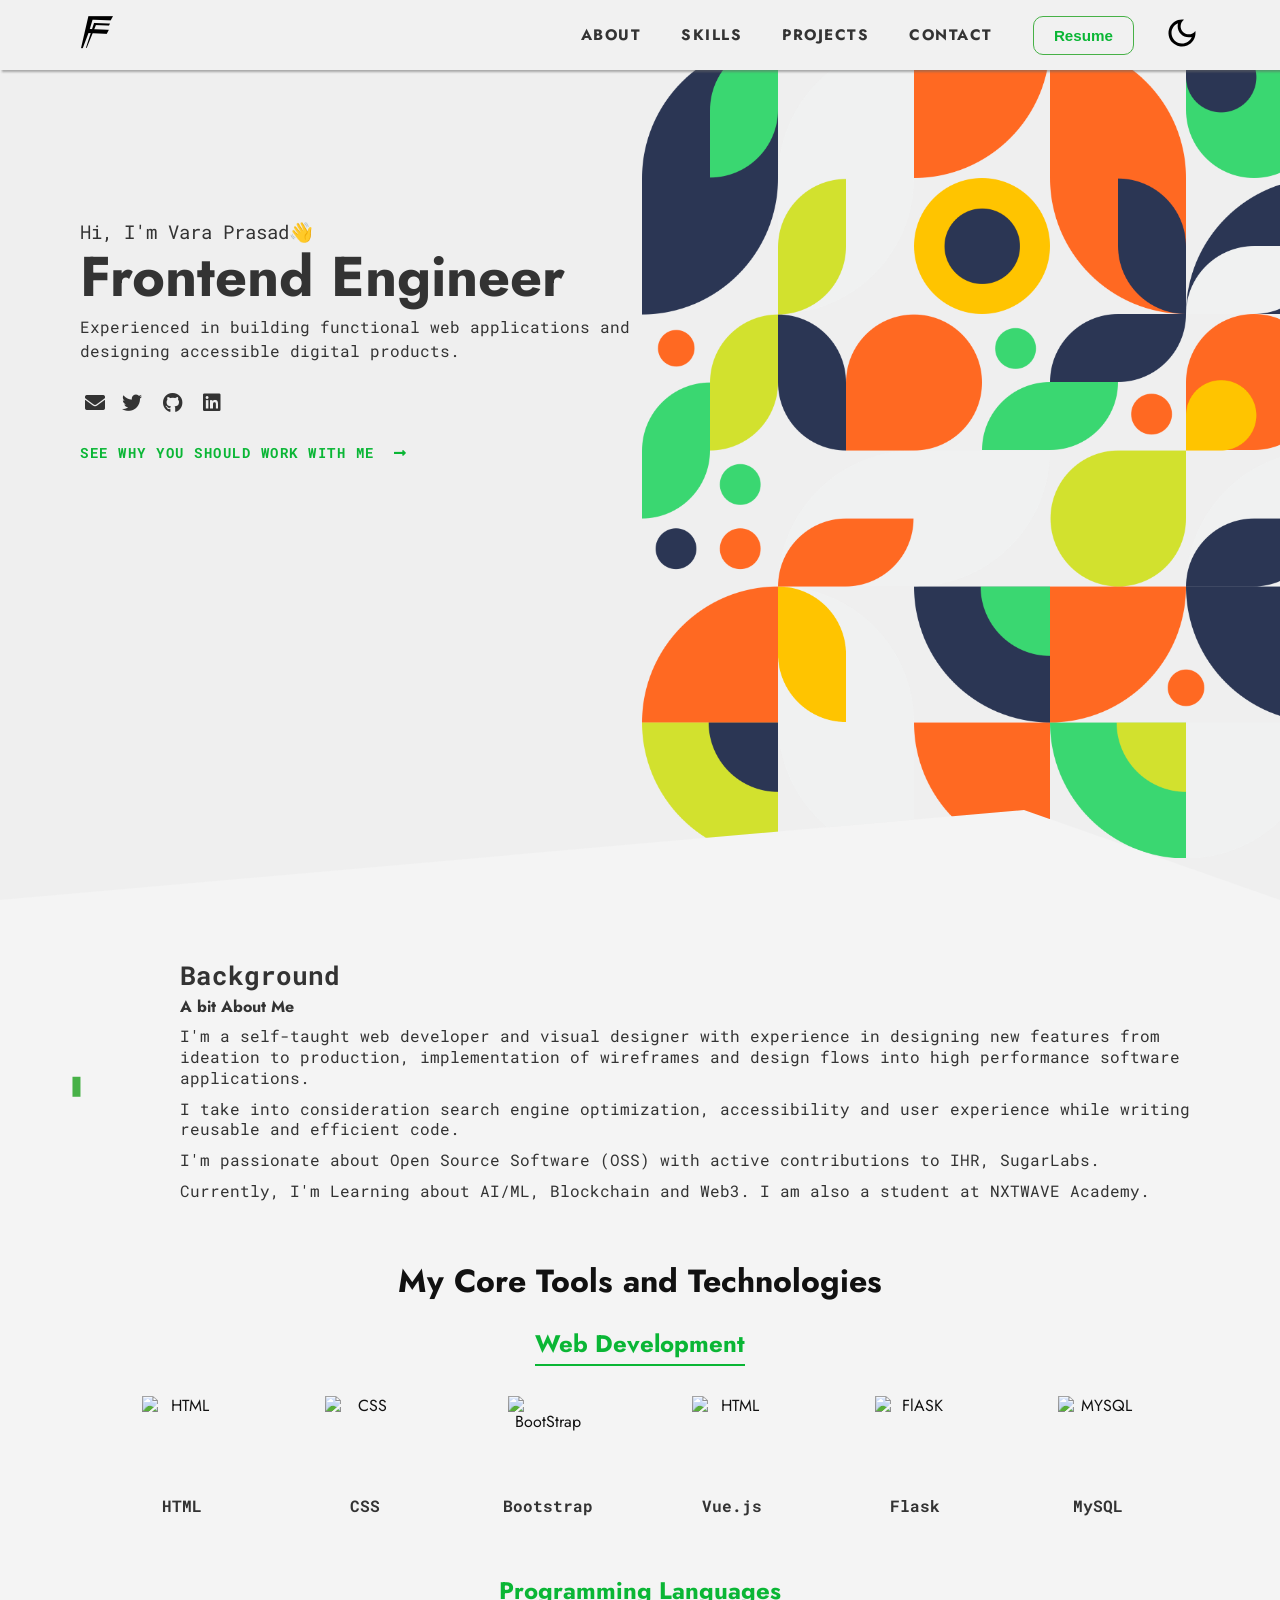
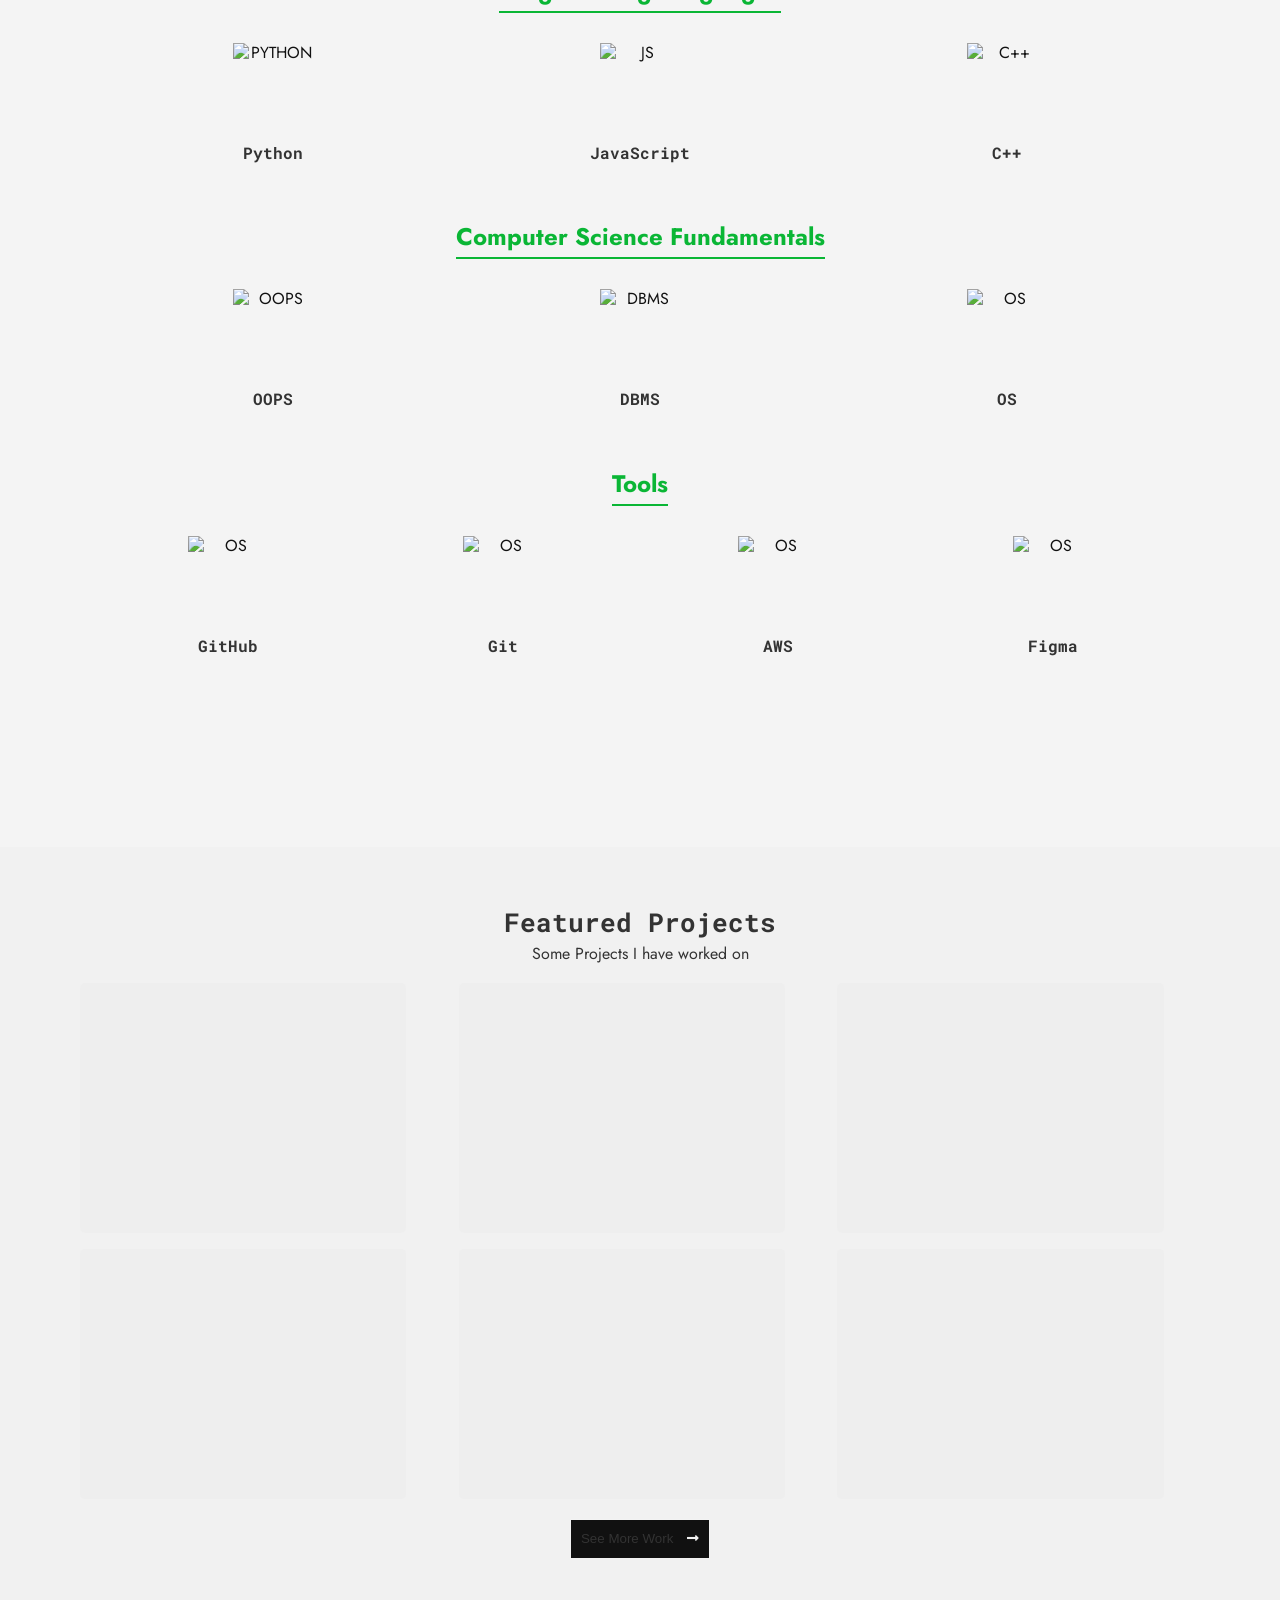
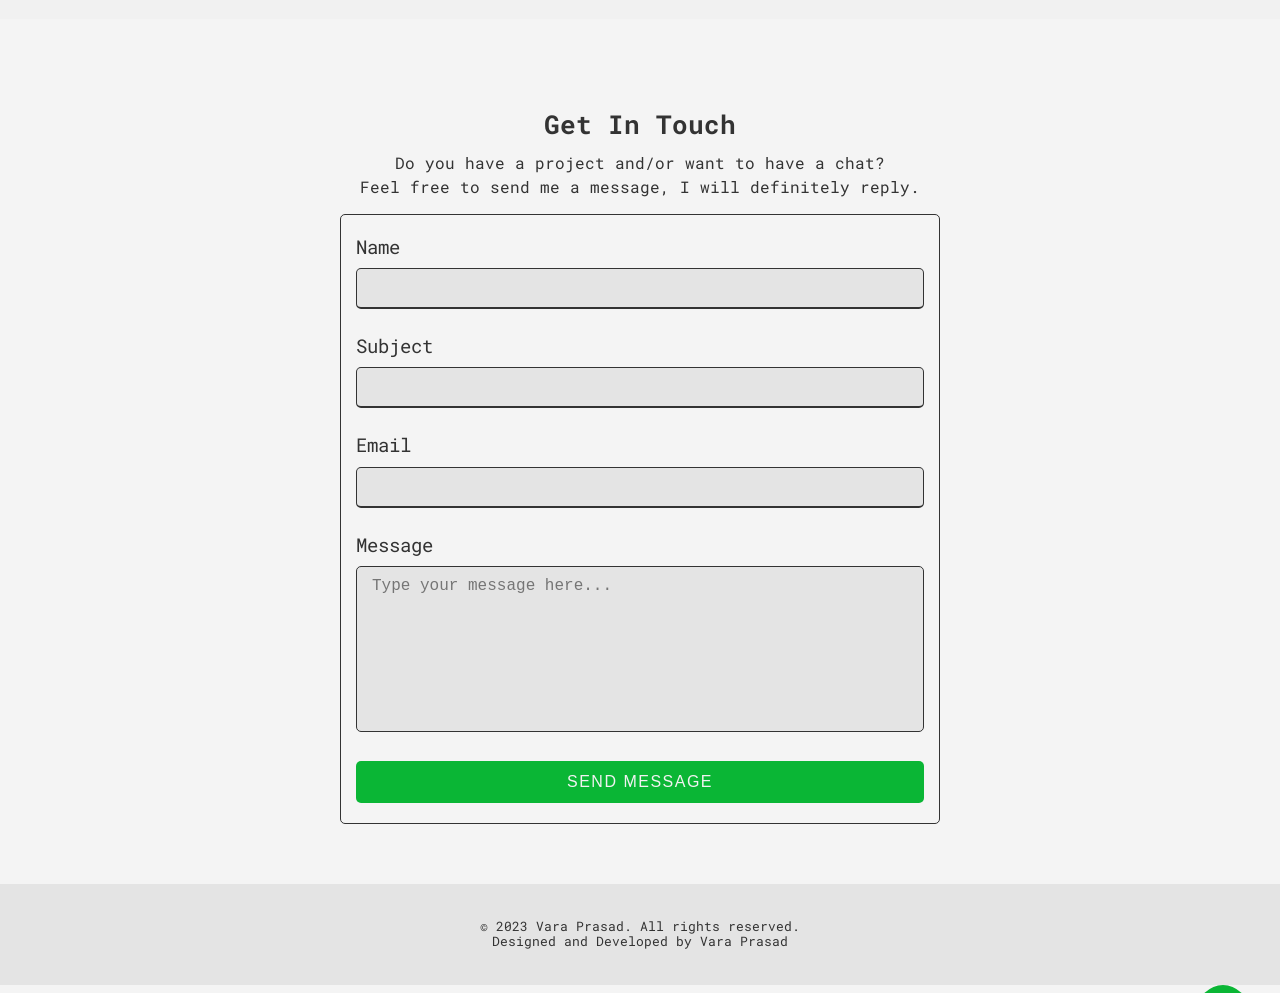
==== commit 046152cd: "update skills" ====
--- a/index.html
+++ b/index.html
@@ -198,39 +198,102 @@
           </p>
         </div>
       </div>
-        <div class="technologies" id="skills">
-        <h4>My core tools and technologies</h4>
-        <div class="toolslayout">
-        <div class="tools">
-          <ul>
-            <li><i class="fab fa-html5"></i> HTML</li>
-            <li><i class="fab fa-css3-alt"></i> CSS</li>
-            <li><i class="fab fa-bootstrap"></i> Bootstrap</li>
-            <li><i class="fab fa-sass"></i> SASS</li>
-          </ul>
-          <ul>
-            <li><i class="fab fa-java"></i> Java</li>
-            <li><i class="fab fa-js"></i> JavaScript</li>
-            <li><i class="fab fa-python"></i> Python</li>
-          </ul>
-          <ul>
-            <li><i class="fab fa-vuejs"></i> Vue.js</li>
-            <li><i class="fab fa-react"></i> React.js <sup>soon!</sup></li>
-            <li><i class="fab fa-node-js"></i> Express.js <sup>soon!</sup></li>
-            <li><i class="fab fa-node-js"></i> Node.js <sup>soon!</sup></li>
-          </ul>
-          <ul>
-            <li><i class="fab fa-aws"></i> AWS</li>
-            <li><i class="fab fa-github"></i> GitHub</li>
-            <li><i class="fas fa-code-branch"></i> Git</li>
-          </ul>
-          <ul>
-            <li><i class="fab fa-figma"></i> Figma</li>
-            <li><i class="fas fa-pencil-ruler"></i> Adobe Photoshop</li>
-            <li><i class="fas fa-draw-polygon"></i> Corel Draw</li>
-          </ul>
-        </div>
-      </div>
+      <div class="technologies" id="skills">
+        <h4>My Core Tools and Technologies</h4>
+      
+        <!-- Web Development Section -->
+        <div class="skills-section">
+          <h5>Web Development</h5>
+          <div class="skills-grid">
+            <div class="skill">
+              <img src="	https://res.cloudinary.com/diryolcmm/image/upload/v1737188380/Group_12_rrijdc.svg" alt="HTML">
+              <p>HTML</p>
+            </div>
+            <div class="skill">
+              <img src="	https://res.cloudinary.com/diryolcmm/image/upload/v1737189336/Group_13_v8ug2k.svg" alt="CSS">
+              <p>CSS</p>
+            </div>
+            <div class="skill">
+              <img src="	https://res.cloudinary.com/diryolcmm/image/upload/v1737189335/bootstrap_mlzdqx.svg" alt="BootStrap">
+              <p>Bootstrap</p>
+            </div>
+            <div class="skill">
+              <img src="https://cdn.iconscout.com/icon/free/png-256/free-vue-logo-icon-download-in-svg-png-gif-file-formats--company-brand-world-logos-vol-5-pack-icons-282497.png?f=webp&w=256" alt="HTML">
+              <p>Vue.js</p>
+            </div>
+            <div class="skill">
+              <img src="https://res.cloudinary.com/diryolcmm/image/upload/v1745314579/icons8-flask-64_vasubl.png" alt="FlASK">
+              <p>Flask</p>
+            </div>
+            <div class="skill">
+              <img src="https://static-00.iconduck.com/assets.00/database-mysql-icon-1954x2048-08uox8qu.png" alt="MYSQL">
+              <p>MySQL</p>
+            </div>
+          </div>
+        </div>
+      
+        <!-- Programming Languages Section -->
+        <div class="skills-section">
+          <h5>Programming Languages</h5>
+          <div class="skills-grid">
+            <div class="skill">
+              <img src="	https://cdn3.iconfinder.com/data/icons/logos-and-brands-adobe/512/267_Python-1024.png" alt="PYTHON"> 
+              <p>Python</p>
+            </div>
+            <div class="skill">
+              <img src="	https://res.cloudinary.com/diryolcmm/image/upload/v1737189335/Group_o1hohd.svg" alt="JS">
+              <p>JavaScript</p>
+            </div>
+            <div class="skill">
+              <img src="https://cdn-icons-png.flaticon.com/512/6132/6132222.png" alt="C++">
+              <p>C++</p>
+            </div>
+          </div>
+        </div>
+      
+        <!-- Computer Science Fundamentals Section -->
+        <div class="skills-section">
+          <h5>Computer Science Fundamentals</h5>
+          <div class="skills-grid">
+            <div class="skill">
+              <img src="https://cdn-icons-png.flaticon.com/512/6840/6840567.png" alt="OOPS"/>
+              <p>OOPS</p>
+            </div>
+            <div class="skill">
+              <img src="https://res.cloudinary.com/diryolcmm/image/upload/v1745314933/web-data_16414803_ehbybm.png" alt="DBMS"/>
+              <p>DBMS</p>
+            </div>
+            <div class="skill">
+              <img src="https://res.cloudinary.com/diryolcmm/image/upload/v1745315088/system-integration_lpmpxh.png" alt="OS"/>
+              <p>OS</p>
+            </div>
+          </div>
+        </div>
+      
+        <!-- Tools Section -->
+        <div class="skills-section">
+          <h5>Tools</h5>
+          <div class="skills-grid">
+            <div class="skill">
+              <img src="https://encrypted-tbn0.gstatic.com/images?q=tbn:ANd9GcTt6DXuvit57V1DmjnlLcwst4O-sTL5D37gIQ&s" alt="OS"/>
+              
+              <p>GitHub</p>
+            </div>
+            <div class="skill">
+              <img src="https://static-00.iconduck.com/assets.00/git-icon-2048x2048-juzdf1l5.png" alt="OS"/>
+              <p>Git</p>
+            </div>
+            <div class="skill">
+              <img src="https://images.icon-icons.com/2407/PNG/512/aws_icon_146074.png" alt="OS"/>
+              <p>AWS</p>
+            </div>
+            <div class="skill">
+              <img src="https://miro.medium.com/v2/resize:fit:1400/1*6XgfDCVn81AYX68Xvd2I-g@2x.png" alt="OS"/>
+              
+              <p>Figma</p>
+            </div>
+          </div>
+        </div>
       </div>
     </section>
 
--- a/css/style.css
+++ b/css/style.css
@@ -234,25 +234,85 @@
   line-height: 1.3;
   margin: 10px 0;
 }
-
+/* Skills Section */
 .technologies {
-  position: relative;
-  color: var(--text-secondary);
+  text-align: center;
+  padding: 50px 20px;
+}
+
+.technologies h4 {
+  font-size: 2rem;
+  margin-bottom: 30px;
+  color: var(--text-primary);
+}
+
+.skills-section {
+  margin-bottom: 40px;
+}
+
+.skills-section h5 {
+  font-size: 1.5rem;
+  margin-bottom: 20px;
+  color: var(--cta-primary);
+  text-align: left;
+  border-bottom: 2px solid var(--cta-primary);
+  display: inline-block;
+  padding-bottom: 5px;
+}
+
+.skills-grid {
+  display: grid;
+  grid-template-columns: repeat(auto-fit, minmax(120px, 1fr));
+  gap: 20px;
+  justify-items: center;
+}
+
+.skill {
   display: flex;
   flex-direction: column;
-  padding: 30px 0 0px;
-  animation: slide-right 3s ease-in 1s forwards;
-  margin: 50px 0px 20px 10px ;
-}
-.technologies h4{
-  font-size: 36px;
-}
-.toolslayout{
-  display: flex;
-  flex-direction: row;
+  align-items: center;
   justify-content: center;
-  align-items: center;
-  margin: 20px 0px 20px 0px;
+  text-align: center;
+  padding: 10px;
+  transition: transform 0.3s ease;
+}
+
+.skill img {
+  width: 80px; /* Adjust size as needed */
+  height: 80px; /* Maintain consistent size */
+  object-fit: contain; /* Ensures the image fits without distortion */
+  margin-bottom: 10px;
+  transition: transform 0.3s ease;
+}
+
+.skill p {
+  font-size: 1rem;
+  font-weight: bold;
+  color: var(--text-secondary);
+}
+
+.skill:hover {
+  transform: scale(1.1);
+}
+
+.skill img:hover {
+  transform: scale(1.2); /* Slight zoom effect on hover */
+}
+
+/* Responsive Design */
+@media screen and (max-width: 768px) {
+  .skills-grid {
+    grid-template-columns: repeat(auto-fit, minmax(100px, 1fr));
+  }
+
+  .skill img {
+    width: 60px;
+    height: 60px;
+  }
+
+  .skill p {
+    font-size: 0.9rem;
+  }
 }
 @media screen and (max-width: 768px){
   .toolslayout{
@@ -290,6 +350,8 @@
 .tools ul li {
   padding: 3px 40px 3px 0;
   margin-top: 2px;
+  display: flex;
+  flex-direction: row;
 }
 
 /* -- Projects -- */
@@ -416,7 +478,7 @@
   transition: all 0.3s ease-in-out;
   min-height: 250px;
   object-fit: contain;
-  width: 100%;
+  width: 90%;
 }
 
 .project-box:nth-child(1) {
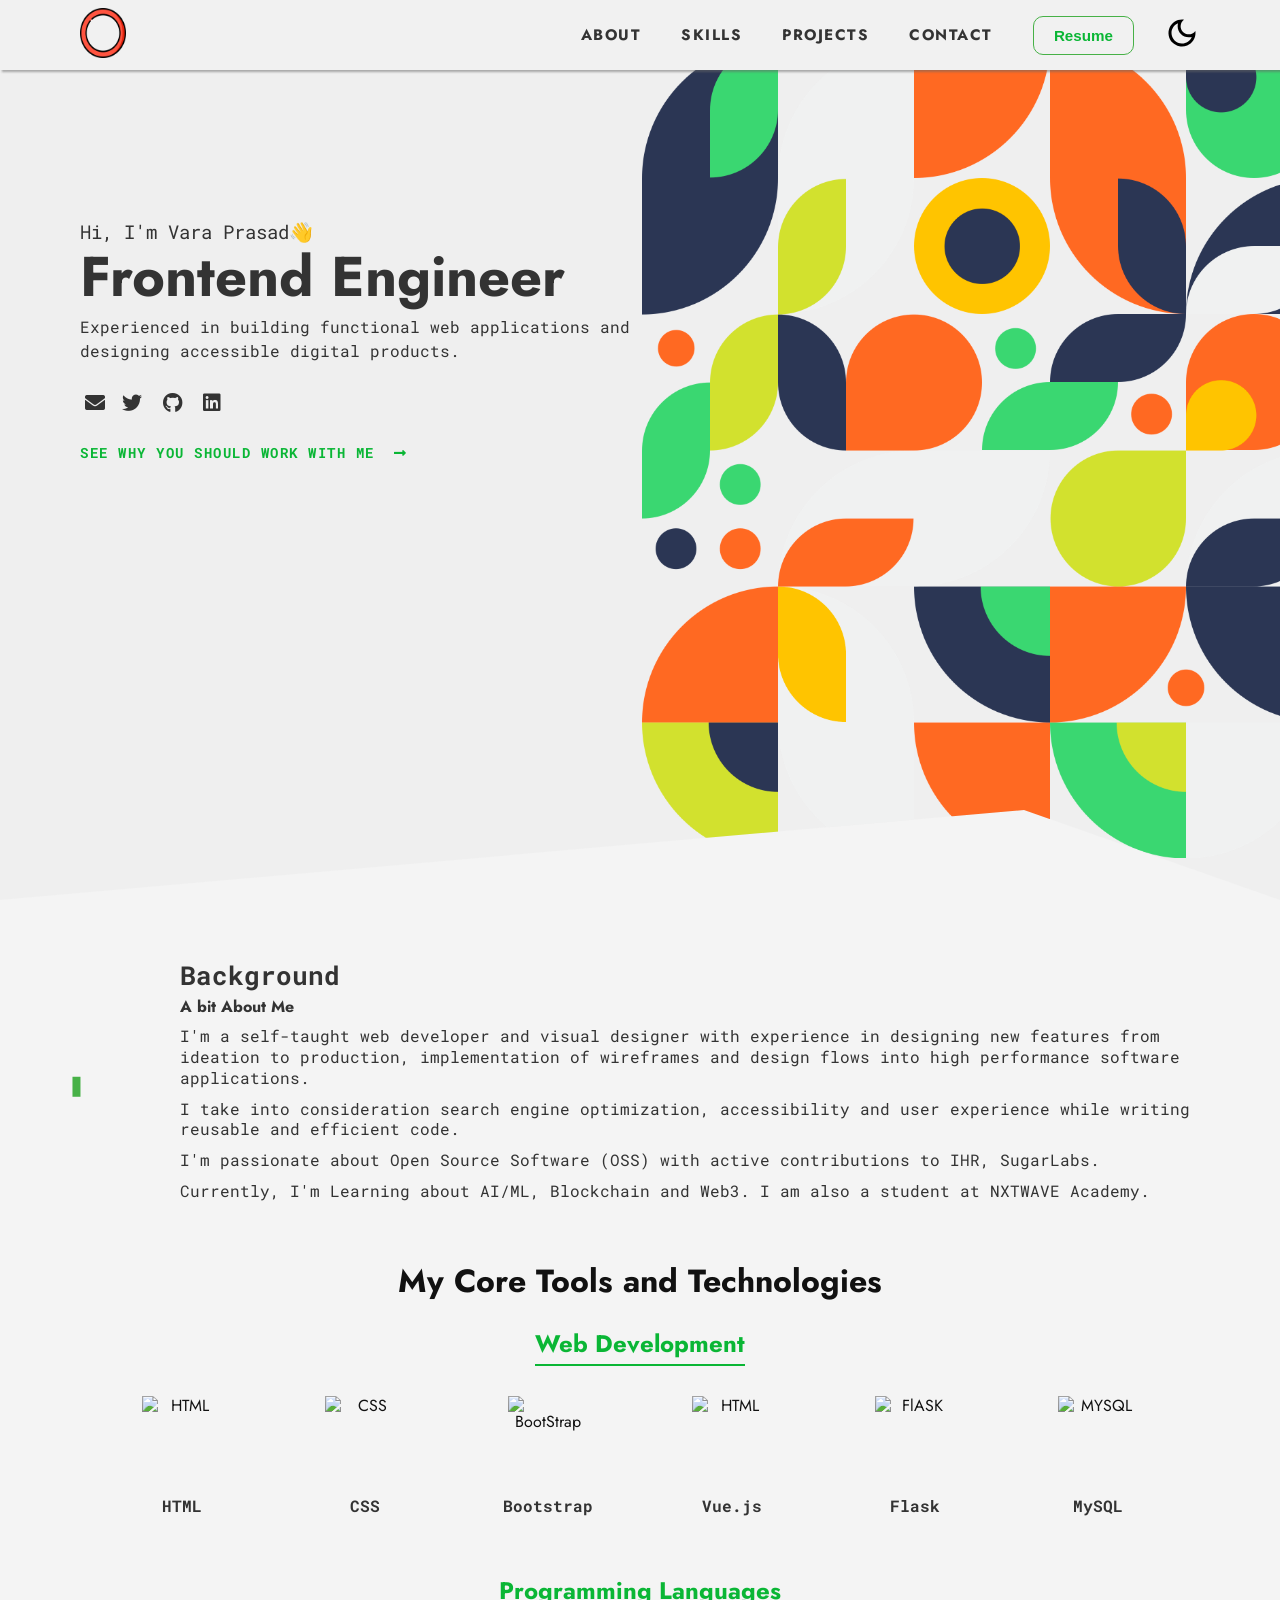
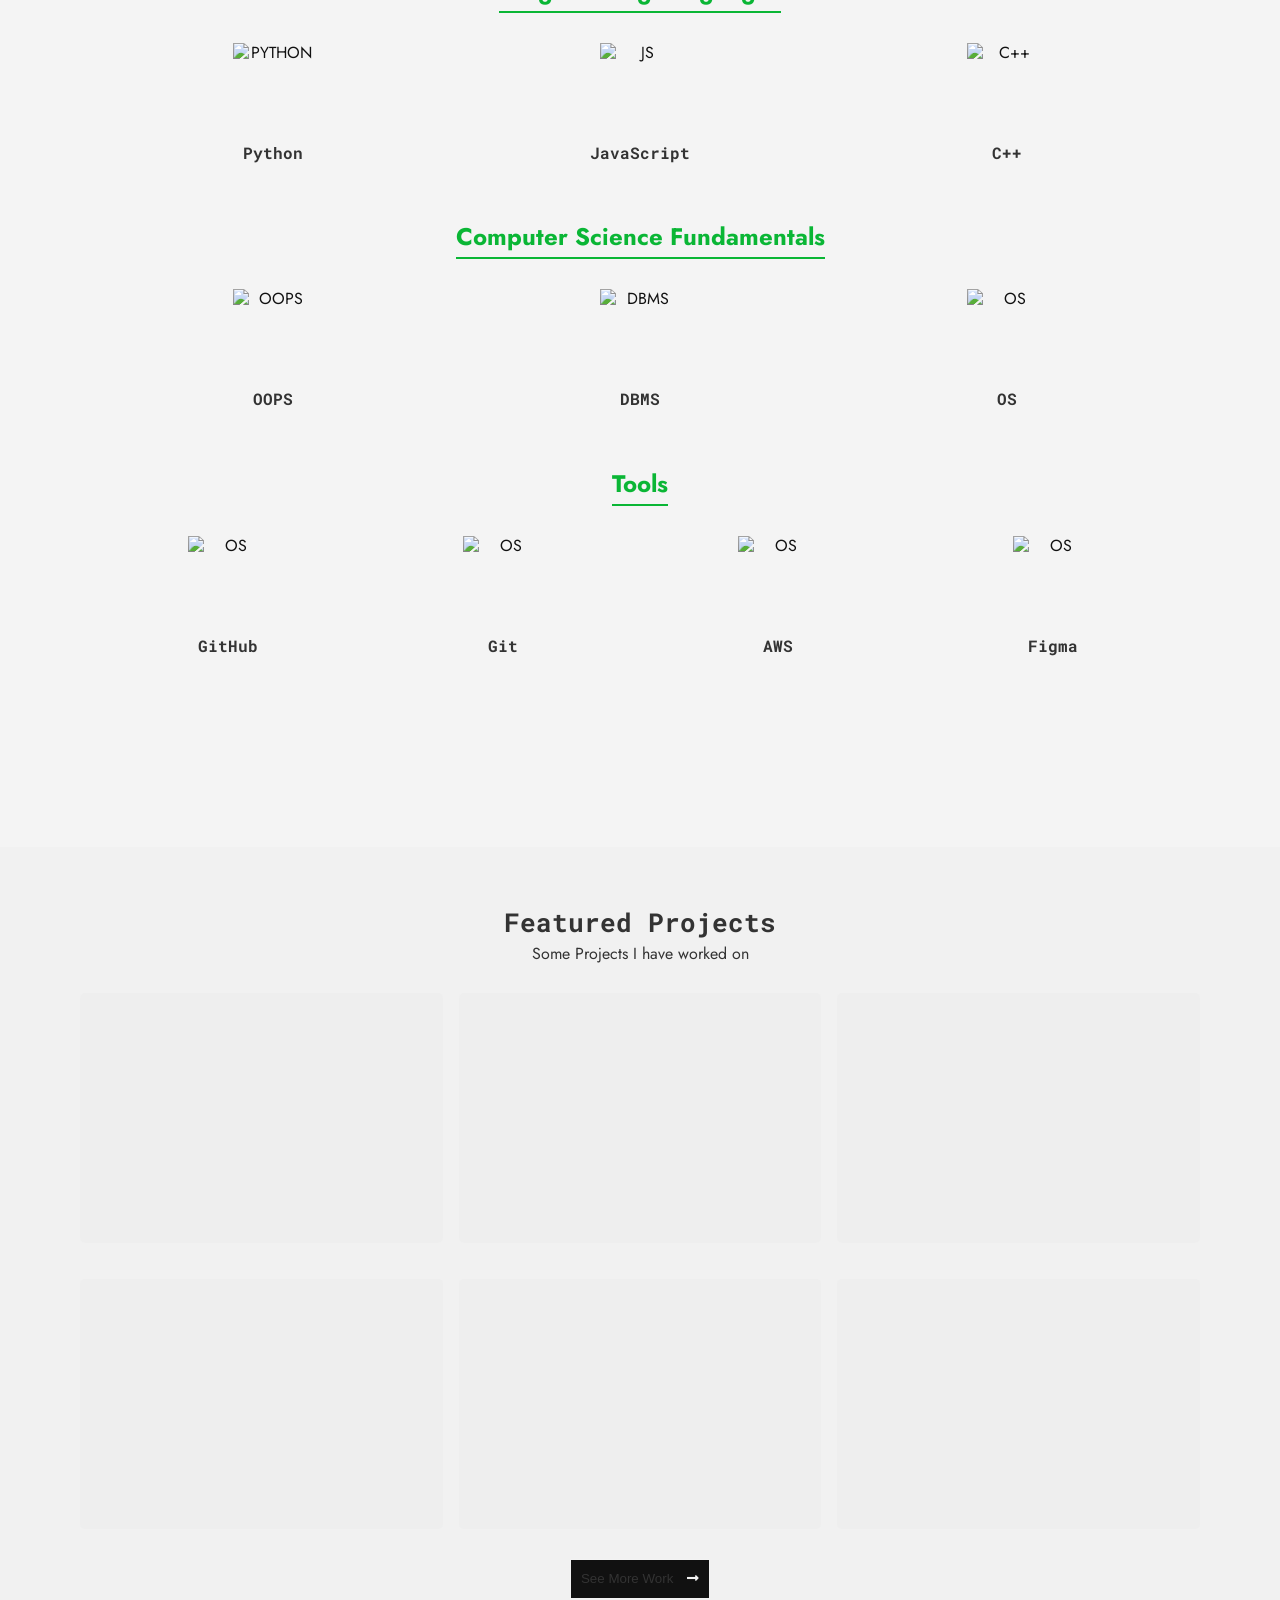
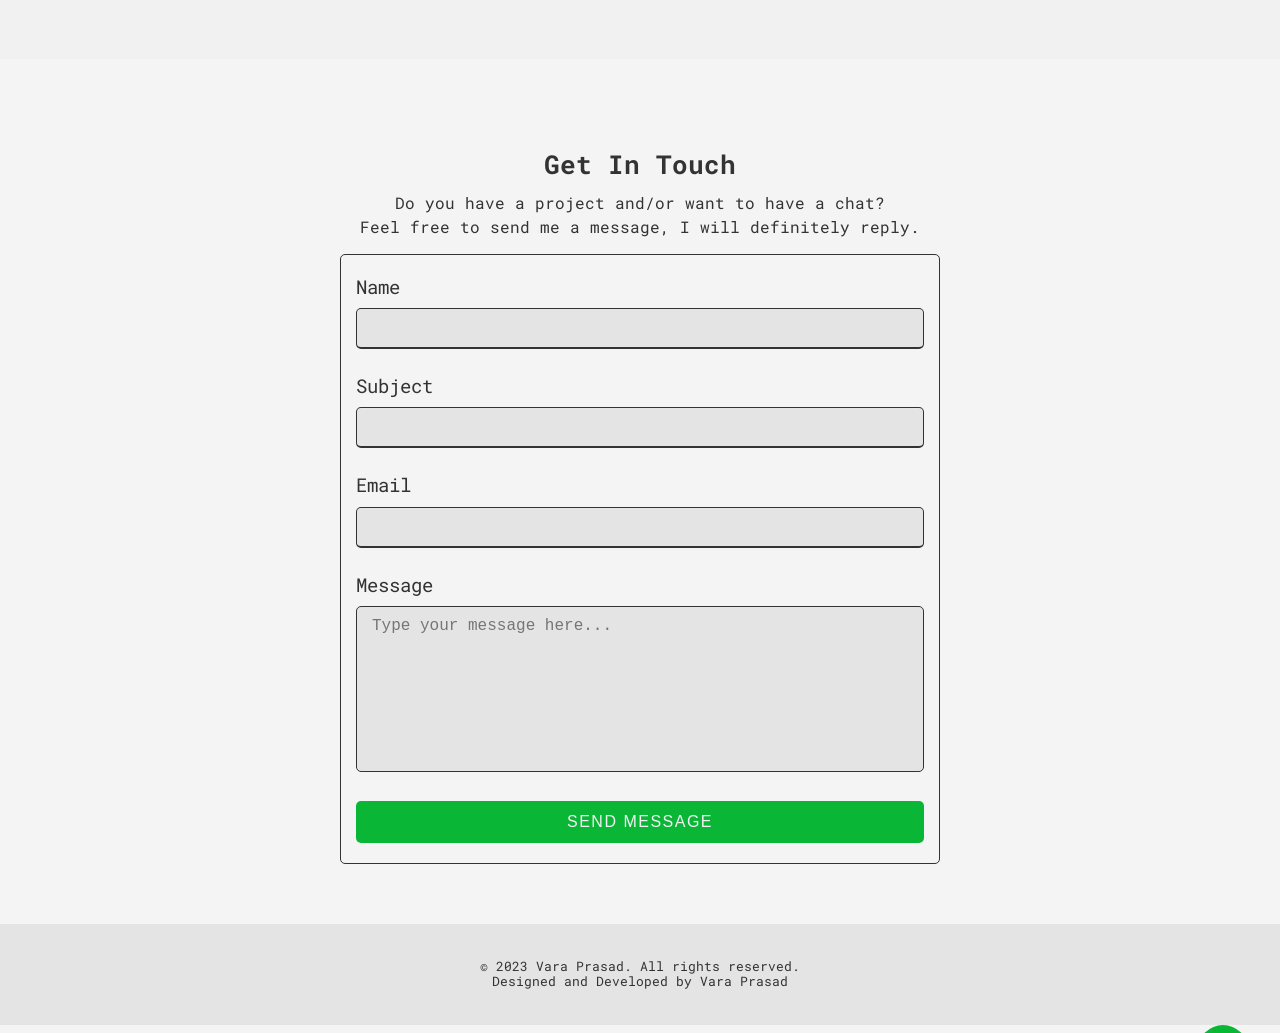
==== commit fc0365d3: "logo update" ====
--- a/index.html
+++ b/index.html
@@ -64,12 +64,12 @@
           <a href="#hero">
             <img
               class="dark-logo"
-              src="./assets/images/logo.png"
+              src="./assets/images/circle icon.png"
               
             />
             <img
               class="light-logo hide"
-              src="./assets/images/logo-light.png"
+              src="./assets/images/circle icon.png"
               
             />
           </a>
--- a/css/style.css
+++ b/css/style.css
@@ -20,12 +20,16 @@
 .logo{
   animation: rotateY 3s linear infinite;
 }
+.logo a img{
+  width: 46px;
+  height: 50px;
+}
 @keyframes rotateY {
   from {
-    transform: rotateY(0deg);
+    transform: rotate(0deg);
   }
   to {
-    transform: rotateY(360deg);
+    transform: rotate(360deg);
     
   }
 }
@@ -325,6 +329,10 @@
   .technologies h4{
     font-size: 28px;
   }
+  .logo a img{
+    width: 40px;
+    height: 46px;
+  }
 }
 @keyframes slide-right {
   from {
@@ -478,7 +486,8 @@
   transition: all 0.3s ease-in-out;
   min-height: 250px;
   object-fit: contain;
-  width: 90%;
+  width: 100%;
+  margin: 10px 5px 10px 0px;
 }
 
 .project-box:nth-child(1) {
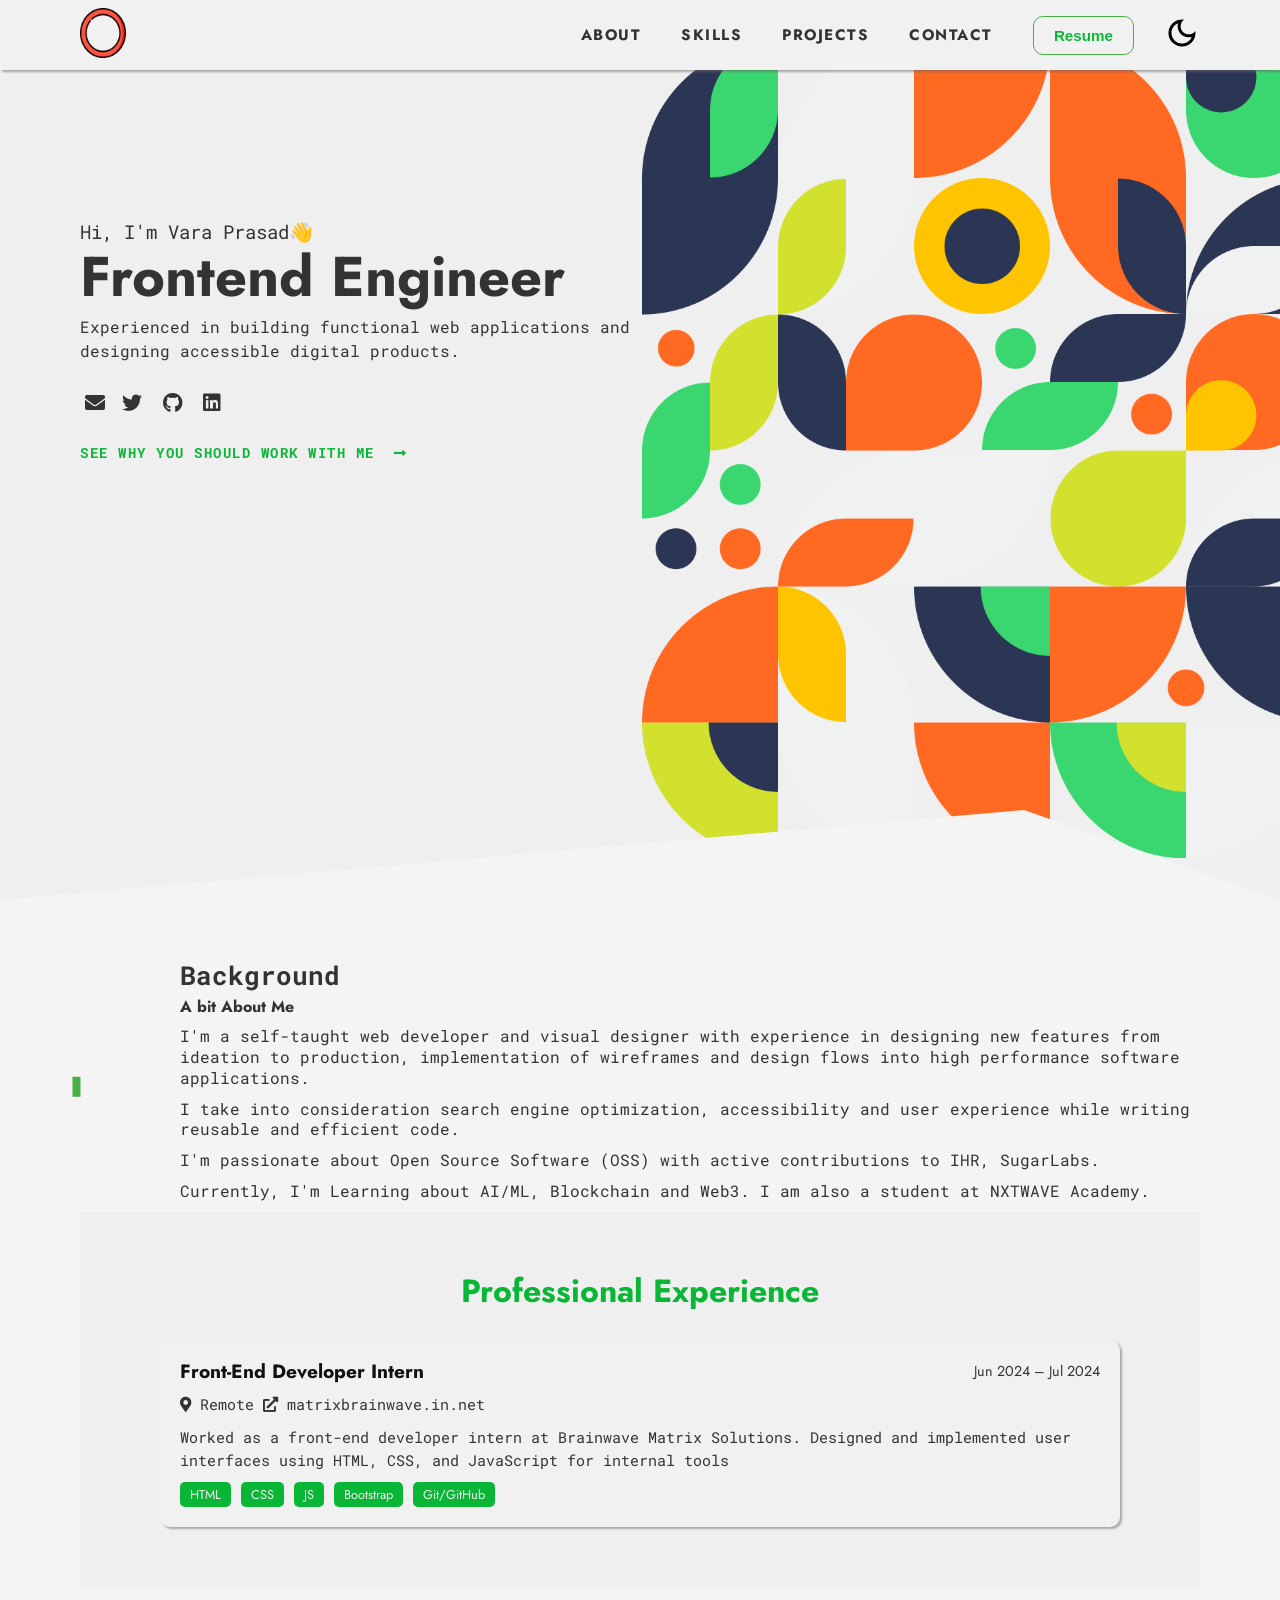
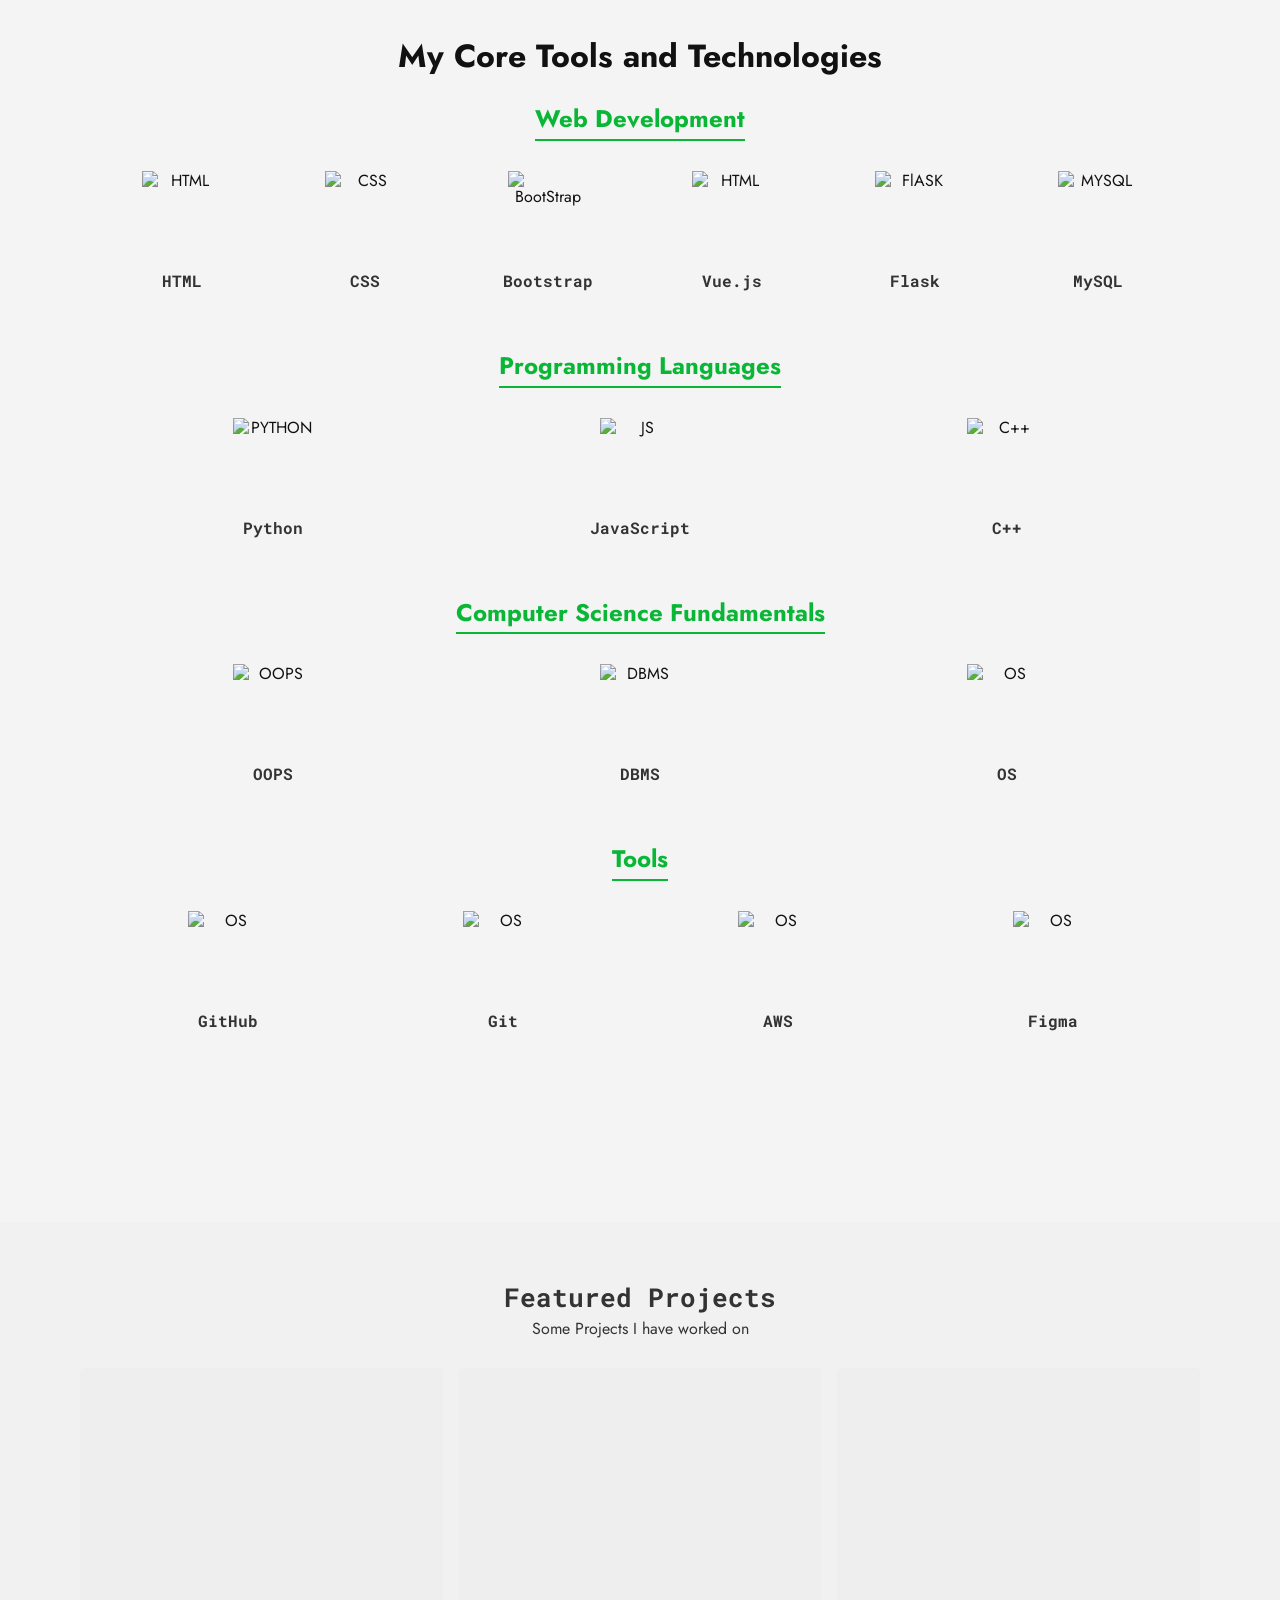
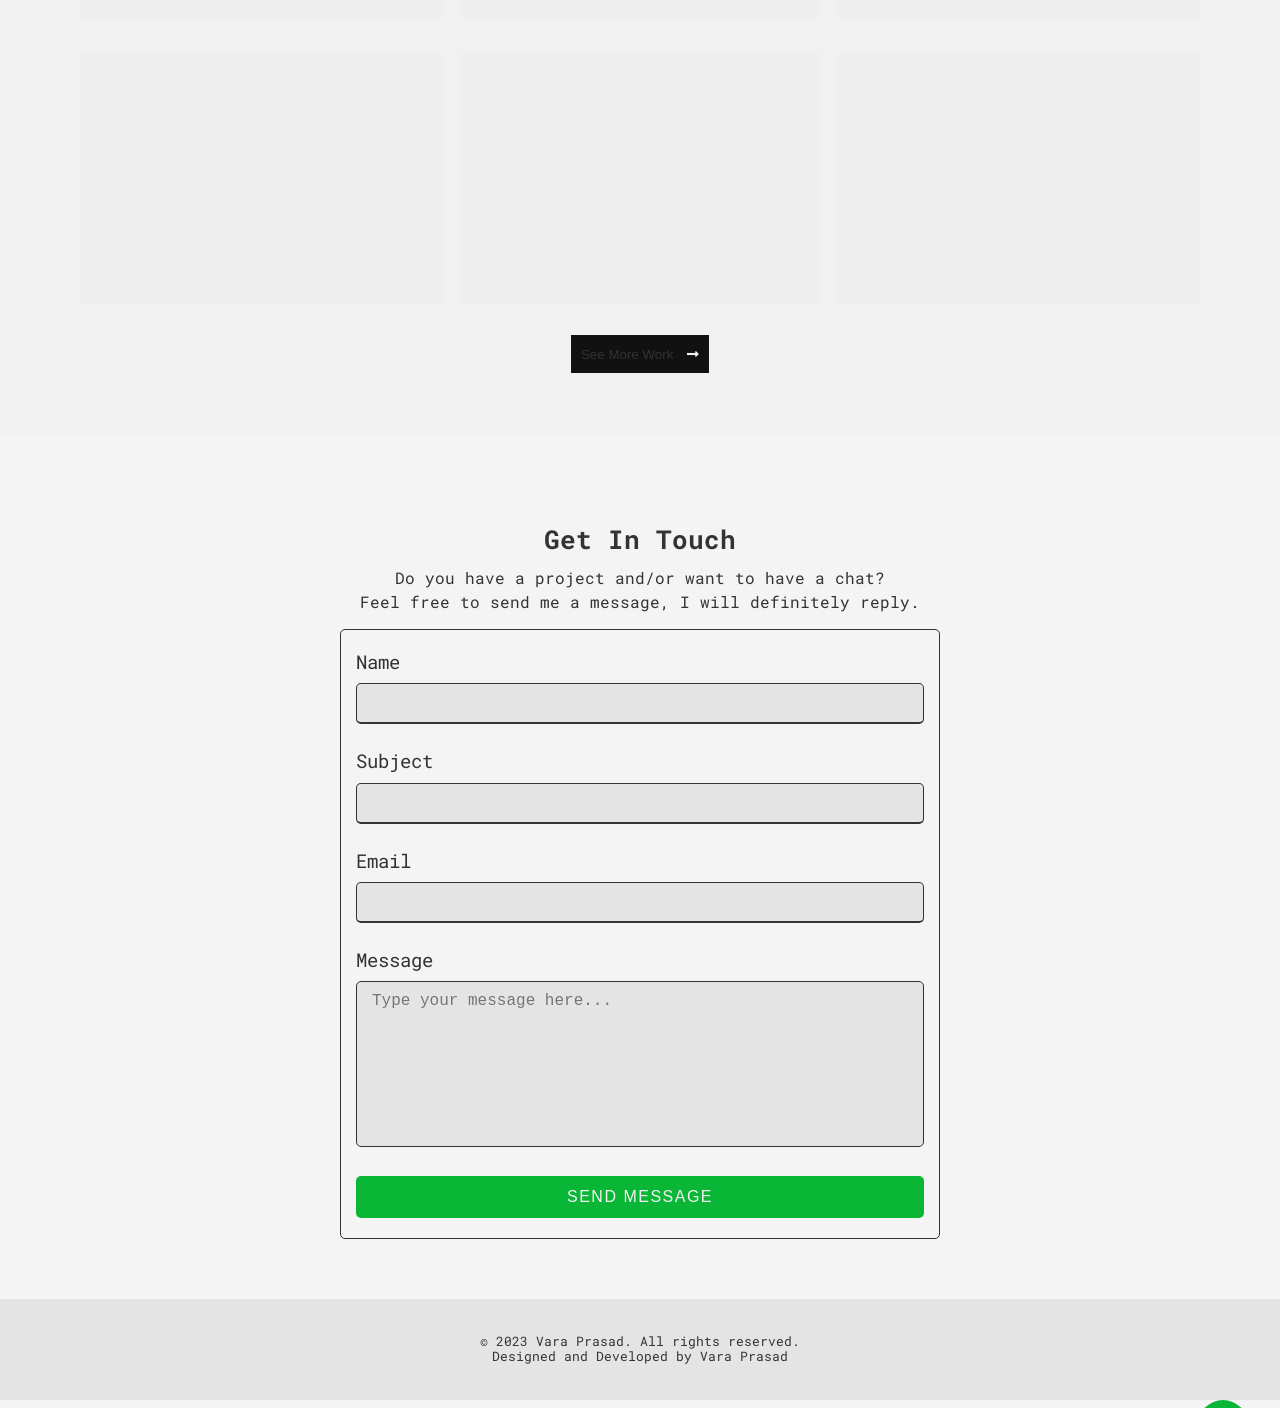
==== commit b1e2f54b: "experience update" ====
--- a/index.html
+++ b/index.html
@@ -198,8 +198,49 @@
           </p>
         </div>
       </div>
+      <section class="experience" id="experience">
+        <h2>Professional Experience</h2>
+        <div class="experience-container">
+          <!-- Experience 1 -->
+          <div class="experience-item">
+            <div class="experience-header">
+              <h3 id="intertype">Front-End Developer Intern</h3>
+              <span> Jun 2024 – Jul 2024</span>
+            </div>
+            <div class="experience-details">
+              <p>
+                <i class="fas fa-map-marker-alt"></i> <span id="remotespan">Remote</span>
+                <a href="https://matrixbrainwave.in.net/>" target="_blank">
+                  <i class="fas fa-external-link-alt"></i> matrixbrainwave.in.net
+                </a>
+              </p>
+              <p  id="interndesp">
+                Worked as a front-end developer intern at Brainwave Matrix Solutions. Designed and implemented user
+  interfaces using HTML, CSS, and JavaScript for internal tools
+  
+              </p>
+              <div class="tags">
+                <span>HTML</span>
+                <span>CSS</span>
+                <span>JS</span>
+                <span>Bootstrap</span>
+                <span>Git/GitHub</span>
+              </div>
+            </div>
+          </div>
+      
+          <!-- Experience 2 -->
+          
+      
+          <!-- Experience 3 -->
+          
+      
+          <!-- Experience 4 -->
+          
+        </div>
+      </section>
       <div class="technologies" id="skills">
-        <h4>My Core Tools and Technologies</h4>
+        <h4 id="head">My Core Tools and Technologies</h4>
       
         <!-- Web Development Section -->
         <div class="skills-section">
@@ -296,7 +337,6 @@
         </div>
       </div>
     </section>
-
     <!-- Projects -->
     <section class="project" id="project">
       <div class="project-container">
--- a/css/style.css
+++ b/css/style.css
@@ -779,3 +779,93 @@
 .copyright {
   font-size: 0.8rem;
 }
+
+/*---professtional experience---*/
+/* Professional Experience Section */
+.experience {
+  padding: 60px 80px;
+  background-color: var(--bg-color-secondary);
+  color: var(--text-primary);
+}
+
+.experience h2 {
+  font-size: 2rem;
+  margin-bottom: 30px;
+  text-align: center;
+  color: var(--cta-primary);
+}
+
+.experience-container {
+  display: flex;
+  flex-direction: column;
+  gap: 20px;
+}
+
+.experience-item {
+  background-color: var(--bg-color-primary);
+  padding: 20px;
+  border-radius: 10px;
+  box-shadow: var(--box-shadow);
+  transition: transform 0.3s ease;
+}
+
+.experience-item:hover {
+  transform: scale(1.02);
+}
+
+.experience-header {
+  display: flex;
+  justify-content: space-between;
+  align-items: center;
+  margin-bottom: 10px;
+}
+
+.experience-header h3 {
+  font-size: 1.2rem;
+  color: var(--text-primary);
+}
+
+.experience-header span {
+  font-size: 0.9rem;
+  color: var(--text-secondary);
+}
+
+.experience-details p {
+  font-size: 0.95rem;
+  line-height: 1.5;
+  margin: 10px 0;
+}
+
+.experience-details .tags {
+  display: flex;
+  flex-wrap: wrap;
+  gap: 10px;
+  margin-top: 10px;
+}
+
+.experience-details .tags span {
+  background-color: var(--cta-primary);
+  color: var(--color-white);
+  padding: 5px 10px;
+  border-radius: 5px;
+  font-size: 0.8rem;
+}
+
+/* Responsive Design */
+@media screen and (max-width: 768px) {
+  .experience {
+    padding: 40px 20px;
+  }
+
+  .experience-header h3 {
+    font-size: 1rem;
+  }
+
+  .experience-header span {
+    font-size: 0.8rem;
+  }
+
+  .experience-details p {
+    font-size: 0.85rem;
+  }
+}
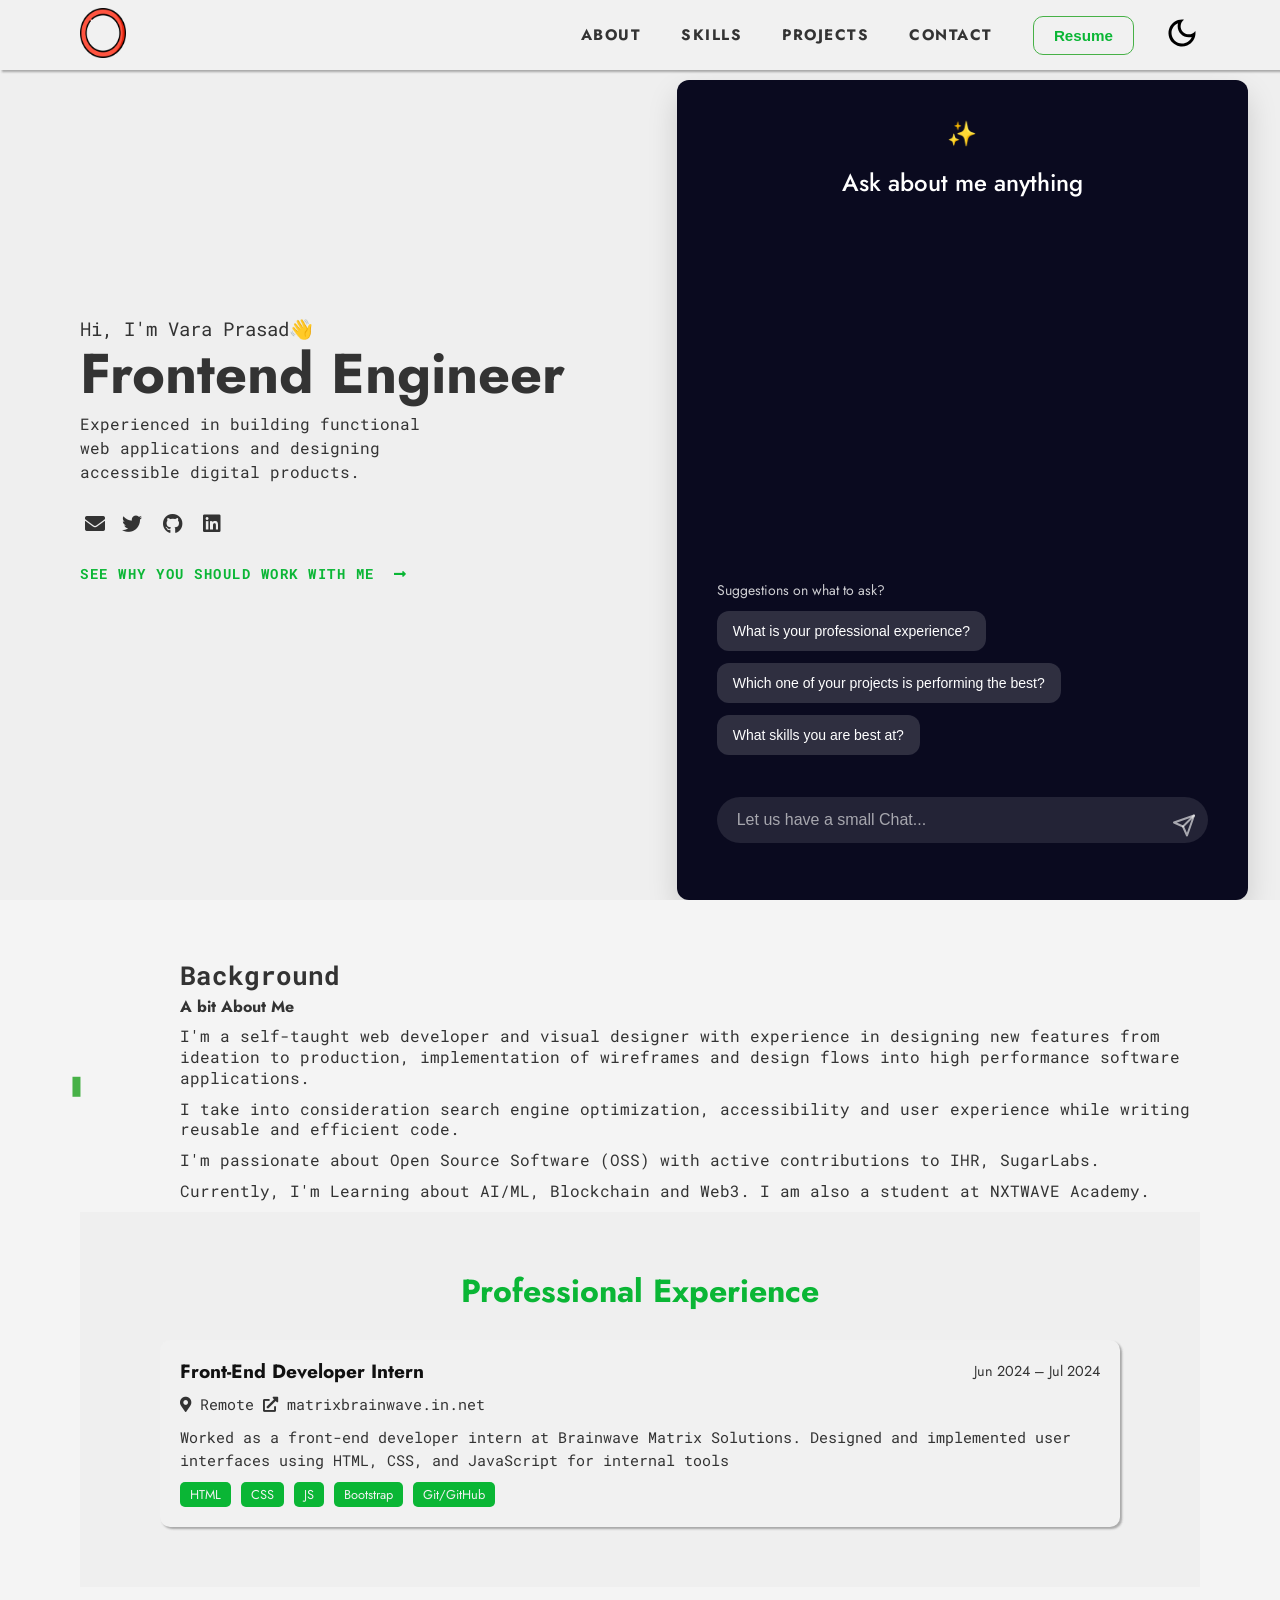
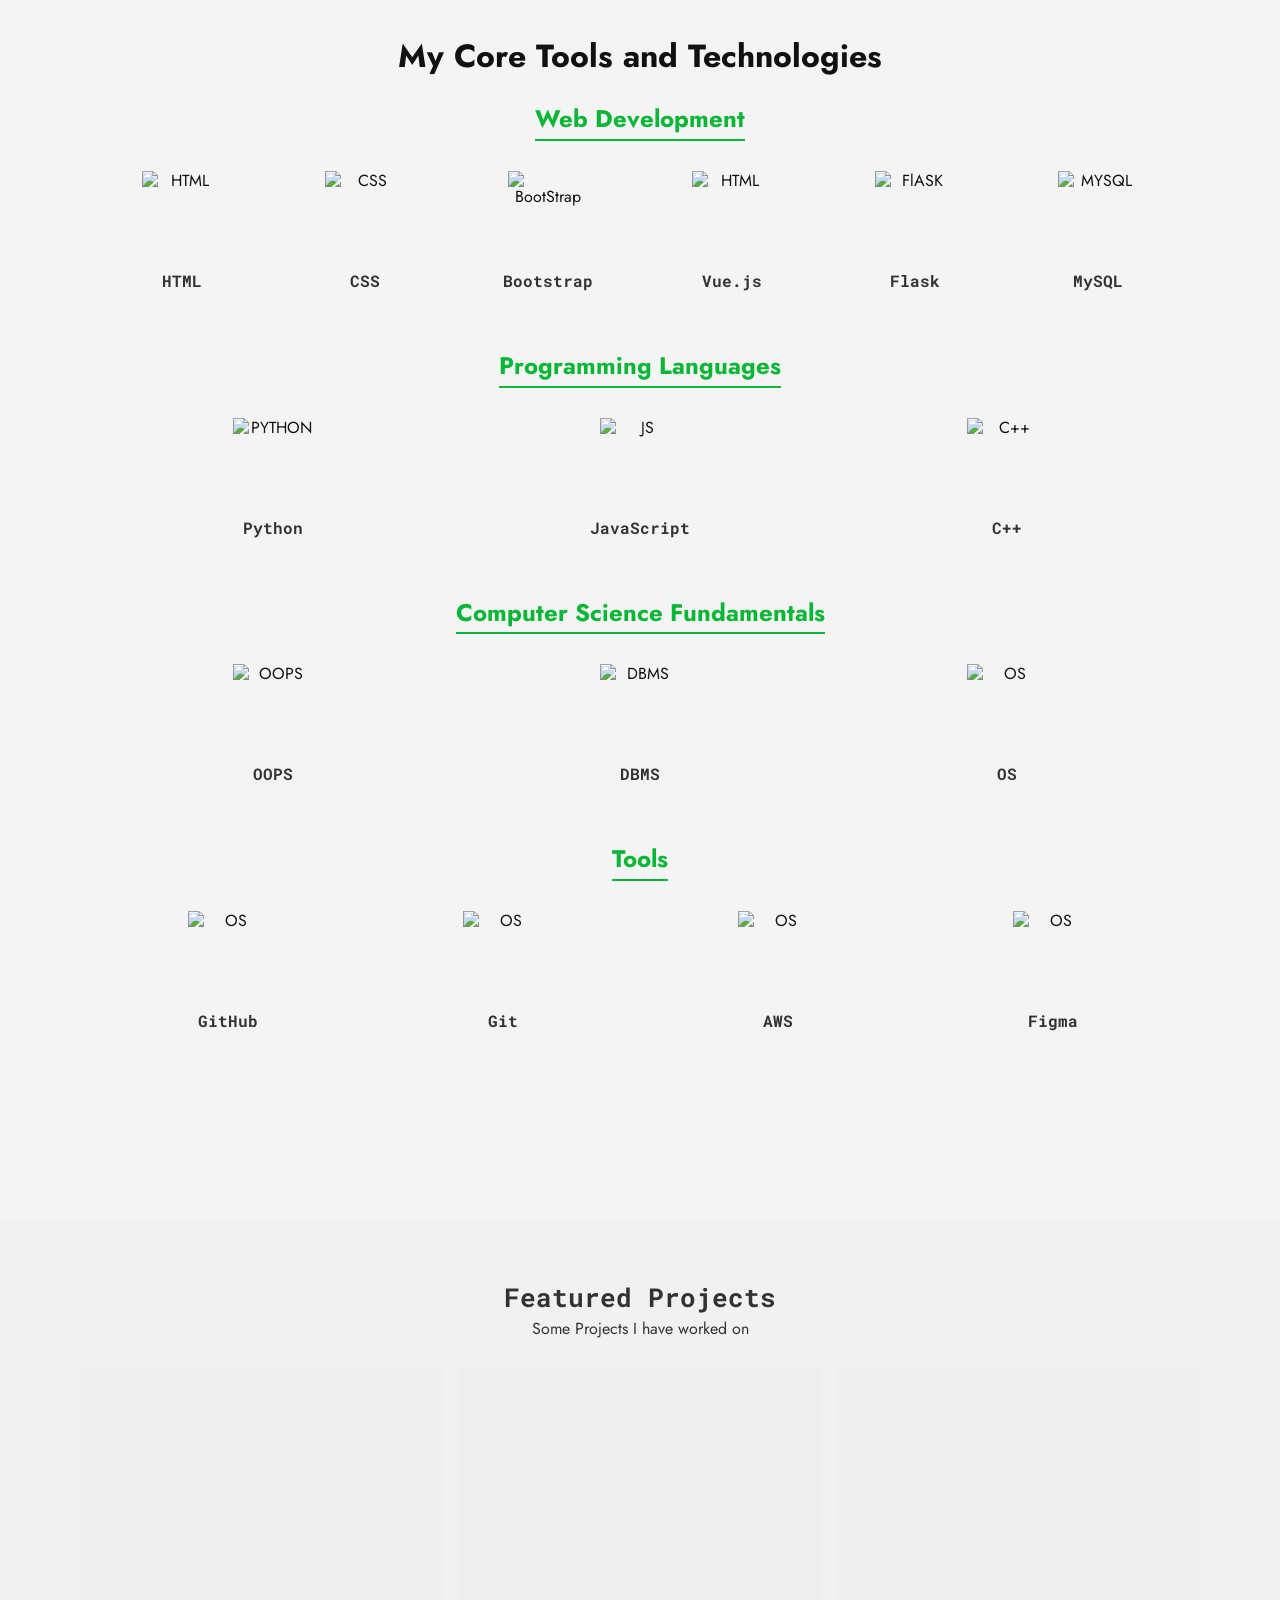
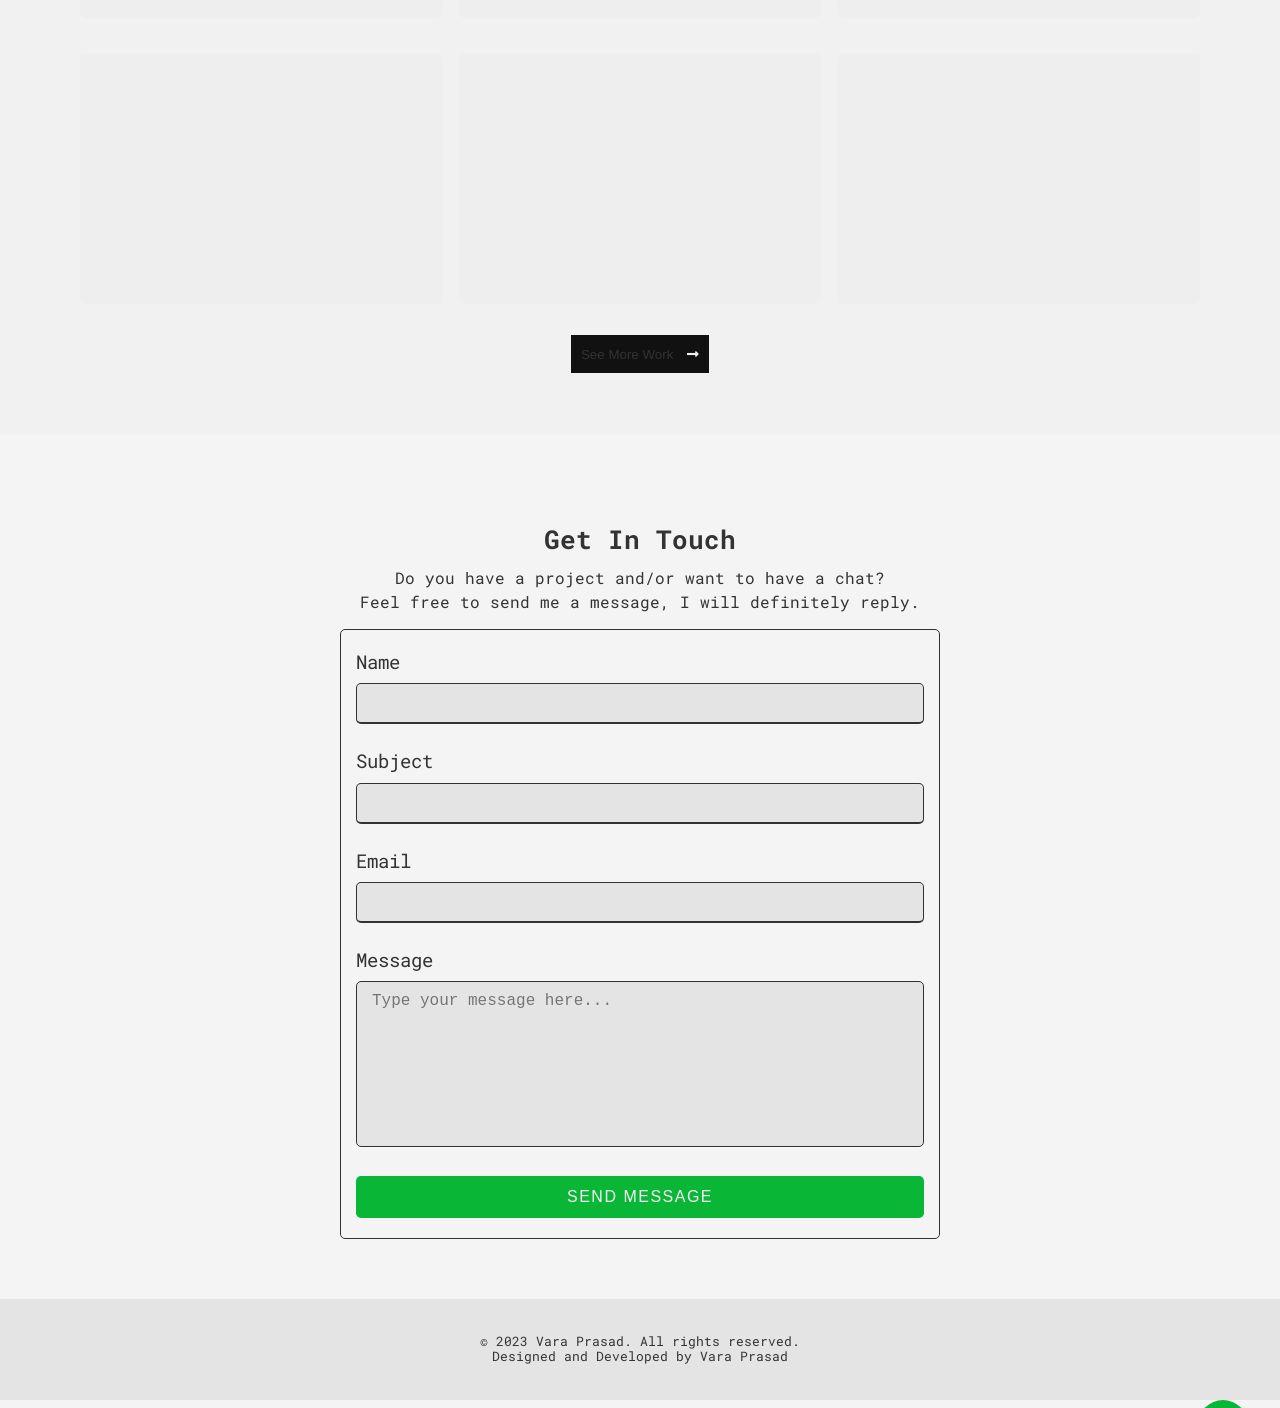
==== commit 48aac24b: "Updated chat functionality with desktop and mobile support" ====
--- a/index.html
+++ b/index.html
@@ -85,7 +85,7 @@
                 id="resume"
                 target="_blank"
                 rel="noopener noreferrer"
-                href="https://drive.google.com/file/d/1gY-mxZYQ8ZARrRzCP_LergpSfaE41KWz/view?usp=sharing"
+                href="https://drive.google.com/file/d/1929xB6IMFKzXRWWHk7r3d2JxpAasb5v0/view?usp=sharing"
                 >Resume</a
               >
             </button>
@@ -144,6 +144,38 @@
         </div>
         
       </section>
+      <section class="chat-container" id="desktop-chat">
+    <div class="chat-content desktop-chat-content">
+        <div class="radial-background"></div>
+        <div class="chat-box" id="desktop-chat-box">
+            <div class="msg-main-container" id="desktop-msg-container"></div>
+        </div>
+        
+        <div class="sparkle-icon">✨</div>
+        <h1 class="main-prompt">Ask about me anything</h1>
+        
+        <div class="suggestions">
+            <div style="width: 100%; max-width: 600px;">
+                <p class="suggestion-label">Suggestions on what to ask?</p>
+                <div style="display: flex; gap: 12px; flex-wrap: wrap;">
+                    <button class="suggestion-btn desktop-suggestion">What is your professional experience?</button>
+                    <button class="suggestion-btn desktop-suggestion">Which one of your projects is performing the best?</button>
+                    <button class="suggestion-btn desktop-suggestion">What skills you are best at?</button>
+                </div>
+            </div>
+        </div>
+        
+        <div class="input-container">
+            <input type="text" class="chat-input" id="desktop-chat-input" placeholder="Let us have a small Chat..." />
+            <button class="send-button" id="desktop-send-btn">
+                <svg width="24" height="24" viewBox="0 0 24 24" fill="none" xmlns="http://www.w3.org/2000/svg">
+                    <path d="M22 2L11 13" stroke="currentColor" stroke-width="2" stroke-linecap="round" stroke-linejoin="round"/>
+                    <path d="M22 2L15 22L11 13L2 9L22 2Z" stroke="currentColor" stroke-width="2" stroke-linecap="round" stroke-linejoin="round"/>
+                </svg>
+            </button>
+        </div>
+    </div>
+</section>
     </main>
 
     <!-- About Me -->
@@ -153,7 +185,7 @@
           <img
             loading="lazy"
             class="photo"
-            src="https://res.cloudinary.com/diryolcmm/image/upload/v1743945125/profileprotfolio_npw0ue.jpg"
+            src="https://res.cloudinary.com/diryolcmm/image/upload/c_crop,ar_3:4/v1751622491/WhatsApp_Image_2025-06-06_at_12.10.22_66873e16_flqa6e.jpg"
             alt=""
           />
         </div>
@@ -599,8 +631,54 @@
     <div class="scrollup">
       <a href="#" id="scroll-btn"><i class="fas fa-angle-up"></i></a>
     </div>
+    <!-- Floating Chat Icon (visible only on mobile) -->
+<div class="floating-chat-icon" id="openChatBtn">
+  <svg width="36" height="36" fill="currentColor" viewBox="0 0 24 24">
+    <circle cx="12" cy="12" r="8" fill="#6C63FF"/>
+    <path d="M17 2L7 12h4v8l6-10h-4z" fill="#fff"/>
+  </svg>
+</div>
+
+<!-- Chat Popup Modal -->
+<!-- Mobile Chat Popup -->
+<div class="chat-popup-modal" id="mobile-chat-modal">
+    <div class="chat-popup-content" id="mobile-chat">
+        <span class="close-chat-popup" id="mobile-close-btn">&times;</span>
+        
+        <div class="chat-content mobile-chat-content">
+            <div class="radial-background"></div>
+            <div class="chat-box" id="mobile-chat-box">
+                <div class="msg-main-container" id="mobile-msg-container"></div>
+            </div>
+            
+            <div class="sparkle-icon">✨</div>
+            <h1 class="main-prompt">Ask about me anything</h1>
+            
+            <div class="suggestions">
+                <div style="width: 100%; max-width: 600px;">
+                    <p class="suggestion-label">Suggestions on what to ask?</p>
+                    <div style="display: flex; gap: 12px; flex-wrap: wrap;">
+                        <button class="suggestion-btn mobile-suggestion">What is your professional experience?</button>
+                        <button class="suggestion-btn mobile-suggestion">Which one of your projects is performing the best?</button>
+                        <button class="suggestion-btn mobile-suggestion">What skills you are best at?</button>
+                    </div>
+                </div>
+            </div>
+            
+            <div class="input-container">
+                <input type="text" class="chat-input" id="mobile-chat-input" placeholder="Let us have a small Chat..." />
+                <button class="send-button" id="mobile-send-btn">
+                    <svg width="24" height="24" viewBox="0 0 24 24" fill="none" xmlns="http://www.w3.org/2000/svg">
+                        <path d="M22 2L11 13" stroke="currentColor" stroke-width="2" stroke-linecap="round" stroke-linejoin="round"/>
+                        <path d="M22 2L15 22L11 13L2 9L22 2Z" stroke="currentColor" stroke-width="2" stroke-linecap="round" stroke-linejoin="round"/>
+                    </svg>
+                </button>
+            </div>
+        </div>
+    </div>
+</div>
 
     <script src="./js/mixitup.min.js"></script>
-    <script src="./js/script.js"></script>
+    <script type="module" src="./js/script.js"></script>
   </body>
 </html>
--- a/css/style.css
+++ b/css/style.css
@@ -100,31 +100,23 @@
 /* -- Main -- */
 main {
   background-color: var(--bg-color-secondary);
-  clip-path: polygon(0 0, 100% 0, 100% 100%, 80% 90%, 0 100%);
+ 
   background-size: 55px 55px;
   height: 100vh;
   overflow-x: hidden;
+  display: flex;
+  flex-direction: row;
+  justify-content: space-evenly;
+  
 }
 
 .hero {
   display: flex;
   align-items: center;
-  padding: 220px 80px 0px; 
-}
-
-.hero::after{
-   content: "";
-  position: absolute;
-  top: 0;
-  right: -450px;
-  bottom: -60px;
-  background-image: url(../assets/images/pattern.png);
-  background-position: right;
-  background-repeat: no-repeat;
-  background-size: contain;
-  width: 85%;
-  height: 100%;
-}
+  padding: 0px 0px 0px 80px; 
+}
+
+
 
 
 .left {
@@ -868,4 +860,332 @@
   .experience-details p {
     font-size: 0.85rem;
   }
+}
+
+
+
+/* -- chatbot styling  -- */
+.chatbot{
+  padding: 100px 20px 0px 0px ;
+}
+.chatbot_card_1{
+  display: flex;
+  flex-direction: column;
+  justify-content: center;
+}
+.chatbot_card_1 img{
+  width: 100px;
+  height: 100px;
+
+}
+.chatbot_card_1 h1{
+  color: white;
+}
+
+
+
+
+.chat-container {
+  width: 900px;
+  margin-top: 5rem;
+  background: #0A0A1F;
+  border-radius: 12px;
+  overflow: hidden;
+  box-shadow: 0 14px 30px rgba(0, 0, 0, 0.15);
+  display: flex;
+  flex-direction: column;
+  position: relative;
+  margin-right: 2rem;
+}
+
+.chat-content {
+  flex: 1;
+  display: flex;
+  flex-direction: column;
+  justify-content: center;
+  align-items: center;
+  padding: 20px;
+  position: relative;
+}
+
+
+
+.sparkle-icon {
+  color: white;
+  font-size: 24px;
+  margin-bottom: 20px;
+  
+}
+
+.main-prompt {
+  color: white;
+  font-size: 24px;
+  font-weight: 500;
+  margin-bottom: 40px;
+  text-align: center;
+  
+}
+
+.suggestions {
+  width: 100%;
+  display: flex;
+  justify-content: center;
+  margin-top: auto;
+  padding: 20px;
+  gap: 12px;
+  z-index: 1;
+}
+
+.suggestion-btn {
+  background-color: rgba(255, 255, 255, 0.15);
+  color: white;
+  padding: 12px 16px;
+  border-radius: 12px;
+  border: none;
+  font-size: 14px;
+  cursor: pointer;
+  white-space: nowrap;
+  transition: background-color 0.2s;
+}
+
+.suggestion-label {
+  color: rgba(255, 255, 255, 0.8);
+  font-size: 14px;
+  margin-bottom: 12px;
+}
+
+.input-container {
+  width: 100%;
+  padding: 12px 20px;
+  position: relative;
+  z-index: 1;
+}
+
+.chat-input {
+  width: 100%;
+  padding: 14px 50px 14px 20px;
+  border-radius: 100px;
+  border: none;
+  background-color: rgba(255, 255, 255, 0.1);
+  color: white;
+  font-size: 16px;
+  outline: none;
+}
+
+.chat-input::placeholder {
+  color: rgba(255, 255, 255, 0.6);
+}
+
+.send-button {
+  position: absolute;
+  right: 32px;
+  top: 50%;
+  transform: translateY(-50%);
+  background: none;
+  border: none;
+  color: rgba(255, 255, 255, 0.6);
+  cursor: pointer;
+  font-size: 20px;
+}
+
+.send-button:hover {
+  color: white;
+
+}
+
+@media screen and (max-width: 768px) {
+  /* Styles for medium mobile screens */
+  main {
+    background-color: var(--bg-color-secondary);
+   
+    background-size: 55px 55px;
+    height: 100vh;
+    overflow-x: hidden;
+    display: flex;
+    flex-direction: column;
+    justify-content: space-evenly;
+    
+  }
+  
+}
+
+/* Chatbot Section - Responsive Design */
+@media screen and (max-width: 768px) {
+  .chat-container {
+    width: 100%; /* Full width for smaller screens */
+    margin-top: 2rem;
+    padding: 10px;
+    border-radius: 8px; /* Slightly smaller border radius */
+    margin-right: 0;
+
+  }
+
+  .chat-content {
+    padding: 15px; /* Reduce padding for smaller screens */
+  }
+
+  .main-prompt {
+    font-size: 20px; /* Adjust font size for the prompt */
+    margin-bottom: 20px;
+  }
+
+  .suggestions {
+    flex-direction: column; /* Stack suggestion buttons vertically */
+    gap: 8px; /* Reduce gap between buttons */
+    padding: 10px;
+  }
+
+  .suggestion-btn {
+    font-size: 12px; /* Smaller font size for buttons */
+    padding: 10px 12px; /* Adjust padding for buttons */
+  }
+
+  .chat-input {
+    font-size: 14px; /* Smaller font size for input */
+    padding: 12px 40px 12px 15px; /* Adjust padding for input */
+  }
+
+  .send-button {
+    right: 20px; /* Adjust position of the send button */
+    font-size: 18px; /* Slightly smaller icon size */
+  }
+}
+
+.msg-container{
+  background-color: rgba(255, 255, 255, 0.15);
+  color: white;
+  padding: 12px 16px;
+  border-radius: 12px;
+  border: none;
+  font-size: 14px;
+  transition: background-color 0.2s;
+  margin: 8px 0;
+  word-wrap: break-word;
+  white-space: pre-wrap;
+  max-width: 80%;
+  height: auto;
+  overflow-wrap: break-word;
+  align-self: flex-end;
+}
+.msg_container_response{
+  background-color: rgba(255, 255, 255, 0.15);
+  color: white;
+  padding: 12px 16px;
+  border-radius: 12px;
+  border: none;
+  font-size: 14px;
+  transition: background-color 0.2s;
+  margin: 8px 0;
+  word-wrap: break-word;
+  white-space: pre-wrap;
+  max-width: 80%;
+  height: auto;
+  overflow-wrap: break-word;
+  align-self: flex-start;
+}
+.msg-main-container{
+  display: flex;
+  flex-direction: column;
+  align-items: center;
+  width: 100%;
+}
+.chat-box {
+  display: flex;
+  flex-direction: column;
+  justify-content: flex-start;
+  overflow-y: auto;
+  max-height: 400px;
+  padding: 10px;
+  scrollbar-width: thin;
+  scrollbar-color: rgba(255, 255, 255, 0.2) transparent;
+  width: 100%;
+  overflow-x: hidden;
+  scroll-behavior: smooth;
+}
+.chat-box::-webkit-scrollbar {
+  width: 8px;
+}
+
+.chat-box::-webkit-scrollbar-thumb {
+  background-color: rgba(255, 255, 255, 0.2);
+  border-radius: 4px;
+}
+
+.chat-box::-webkit-scrollbar-track {
+  background: transparent;
+}
+
+/* Floating Chat Icon */
+.floating-chat-icon {
+  display: none;
+  position: fixed;
+  bottom: 86px;
+  right: 30px;
+  z-index: 9999;
+  background: #6C63FF;
+  border-radius: 50%;
+  box-shadow: 0 4px 16px rgba(0,0,0,0.2);
+  cursor: pointer;
+  padding: 6px;
+  transition: background 0.2s;
+}
+.floating-chat-icon:hover {
+  background: #5548c8;
+}
+
+/* Chat Popup Modal */
+.chat-popup-modal {
+  display: none;
+  position: fixed;
+  z-index: 10000;
+  left: 0; top: 0; right: 0; bottom: 0;
+  background: rgba(10,10,31,0.95);
+  justify-content: center;
+  align-items: center;
+}
+.chat-popup-content {
+  background: #18182f;
+  border-radius: 16px;
+  width: 95vw;
+  max-width: 420px;
+  height: 90vh;
+  max-height: 600px;
+  margin: auto;
+  position: relative;
+  display: flex;
+  flex-direction: column;
+  overflow: hidden;
+  box-shadow: 0 8px 32px rgba(0,0,0,0.3);
+  padding: 0;
+}
+.close-chat-popup {
+  position: absolute;
+  top: 12px;
+  right: 18px;
+  font-size: 2rem;
+  color: #fff;
+  cursor: pointer;
+  z-index: 2;
+}
+
+/* Make chat-content fit nicely in popup */
+.chat-popup-content .chat-content {
+  padding: 32px 12px 12px 12px;
+  height: 100%;
+  display: flex;
+  flex-direction: column;
+  justify-content: flex-end;
+}
+
+/* Hide main chat on mobile, show floating icon */
+@media screen and (max-width: 768px) {
+  .chat-container {
+    display: none !important;
+  }
+  .floating-chat-icon {
+    display: flex;
+    align-items: center;
+    justify-content: center;
+  }
+  
 }
